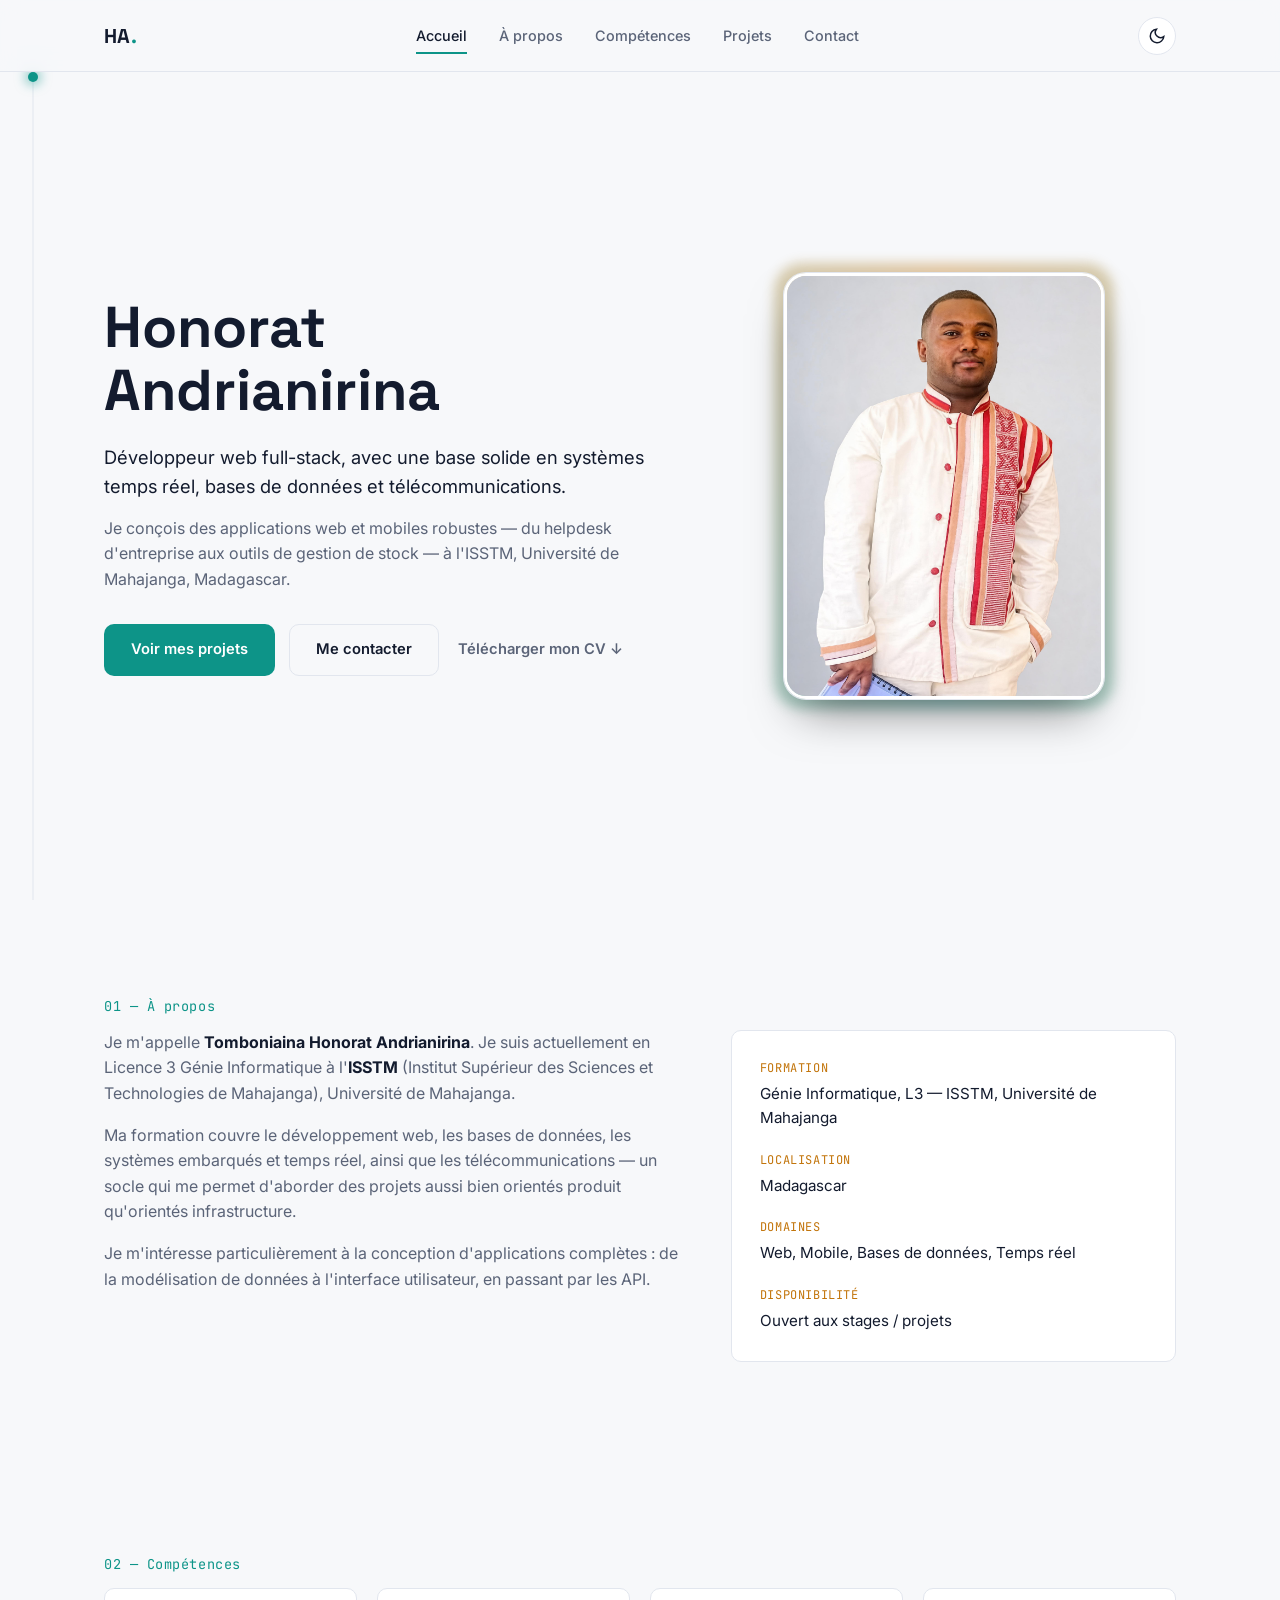
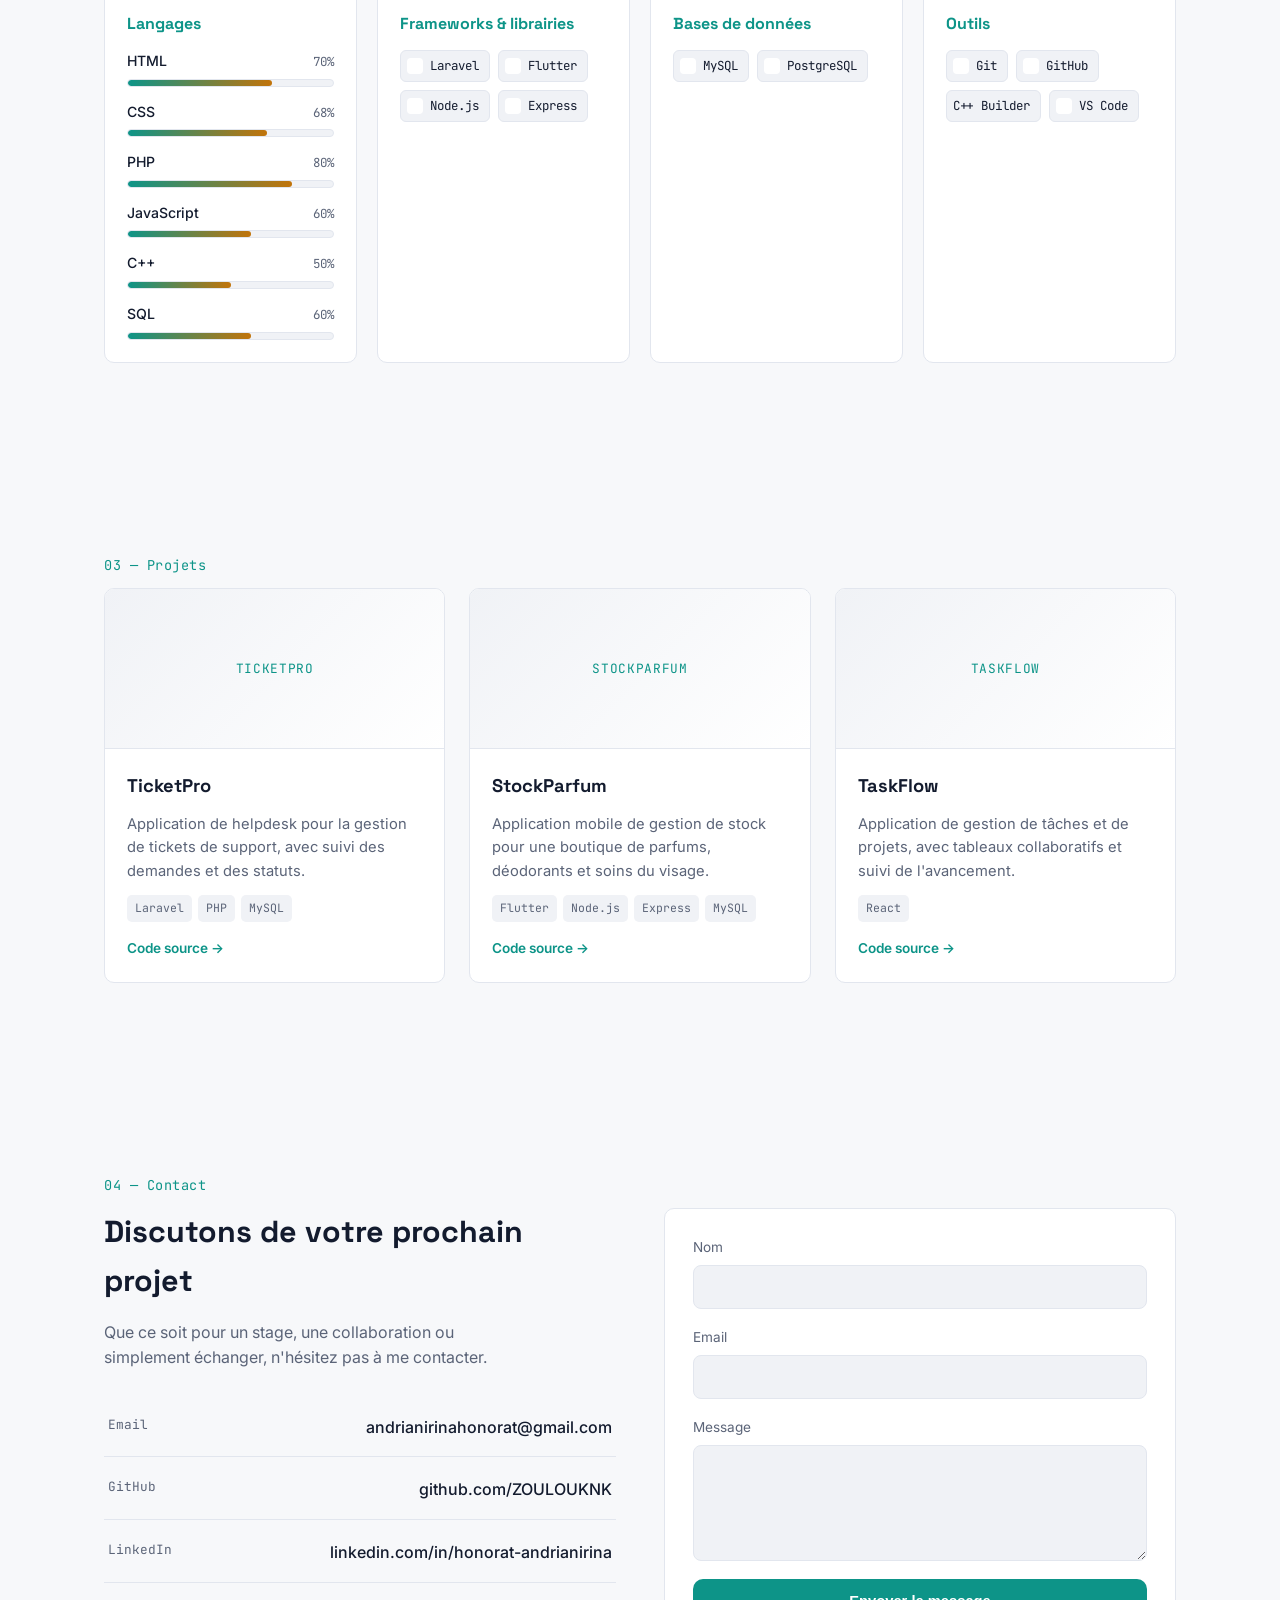
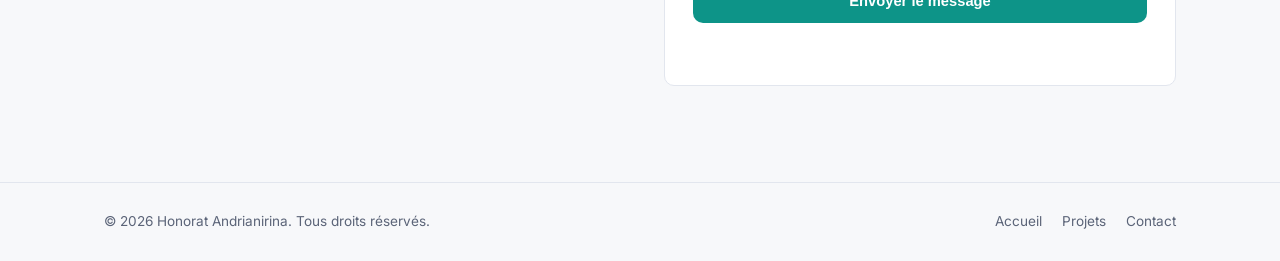
==== index.html @ 00ba37ab "Remonte le portfolio à la racine du dépôt Le site était rangé dans PORTFOLIO/ : GitHub Pages et les " ====
<!DOCTYPE html>
<html lang="fr">
<head>
<meta charset="UTF-8">
<meta name="viewport" content="width=device-width, initial-scale=1.0">
<title>Honorat Andrianirina — Développeur Web</title>
<meta name="description" content="Portfolio de Honorat Andrianirina, étudiant en Génie Informatique et développeur web.">

<link rel="preconnect" href="https://fonts.googleapis.com">
<link rel="preconnect" href="https://fonts.gstatic.com" crossorigin>
<link href="https://fonts.googleapis.com/css2?family=Space+Grotesk:wght@400;500;600;700&family=Inter:wght@400;500;600&family=JetBrains+Mono:wght@400;500&display=swap" rel="stylesheet">

<link rel="stylesheet" href="style.css">
</head>
<body>

<!-- Piste de circuit qui longe la nav (élément signature) -->
<div class="trace-rail" aria-hidden="true">
  <svg width="2" height="100%" viewBox="0 0 2 100" preserveAspectRatio="none">
    <line x1="1" y1="0" x2="1" y2="100" stroke="var(--border)" stroke-width="1"/>
  </svg>
  <div class="trace-node" id="traceNode"></div>
</div>

<header class="header" id="header">
  <nav class="nav container">
    <a href="#home" class="logo">HA<span class="logo-dot">.</span></a>
    <ul class="nav-links" id="navLinks">
      <li><a href="#home" class="nav-link" data-section="home">Accueil</a></li>
      <li><a href="#about" class="nav-link" data-section="about">À propos</a></li>
      <li><a href="#skills" class="nav-link" data-section="skills">Compétences</a></li>
      <li><a href="#projects" class="nav-link" data-section="projects">Projets</a></li>
      <li><a href="#contact" class="nav-link" data-section="contact">Contact</a></li>
    </ul>
    <div class="nav-actions">
      <button class="theme-toggle" id="themeToggle" aria-label="Changer de thème">
        <svg id="iconSun" width="18" height="18" viewBox="0 0 24 24" fill="none" stroke="currentColor" stroke-width="2"><circle cx="12" cy="12" r="4"/><path d="M12 2v2M12 20v2M4.9 4.9l1.4 1.4M17.7 17.7l1.4 1.4M2 12h2M20 12h2M4.9 19.1l1.4-1.4M17.7 6.3l1.4-1.4"/></svg>
        <svg id="iconMoon" width="18" height="18" viewBox="0 0 24 24" fill="none" stroke="currentColor" stroke-width="2" style="display:none"><path d="M21 12.79A9 9 0 1111.21 3 7 7 0 0021 12.79z"/></svg>
      </button>
      <button class="hamburger" id="hamburger" aria-label="Menu">
        <span></span><span></span><span></span>
      </button>
    </div>
  </nav>
</header>

<main>

  <!-- HERO -->
  <section id="home" class="hero container">
    <div class="hero-content">
      <h1 class="hero-title">Honorat Andrianirina</h1>
      <p class="hero-subtitle">Développeur web full-stack, avec une base solide en systèmes temps réel, bases de données et télécommunications.</p>
      <p class="hero-desc">Je conçois des applications web et mobiles robustes — du helpdesk d'entreprise aux outils de gestion de stock — à l'ISSTM, Université de Mahajanga, Madagascar.</p>
      <div class="hero-actions">
        <a href="#projects" class="btn btn-primary">Voir mes projets</a>
        <a href="#contact" class="btn btn-ghost">Me contacter</a>
        <a href="cv.pdf" class="btn btn-link" target="_blank" rel="noopener">Télécharger mon CV ↓</a>
      </div>
    </div>
    <div class="hero-visual">
      <div class="hero-photo-frame">
        <img src="photo.jpg" alt="Honorat Andrianirina" class="hero-photo-img" width="360" height="502">
      </div>
    </div>
  </section>

  <!-- ABOUT -->
  <section id="about" class="section container">
    <p class="section-eyebrow">01 — À propos</p>
    <div class="about-grid">
      <div class="about-text">
        <p>Je m'appelle <strong>Tomboniaina Honorat Andrianirina</strong>. Je suis actuellement en Licence 3 Génie Informatique à l'<strong>ISSTM</strong> (Institut Supérieur des Sciences et Technologies de Mahajanga), Université de Mahajanga.</p>
        <p>Ma formation couvre le développement web, les bases de données, les systèmes embarqués et temps réel, ainsi que les télécommunications — un socle qui me permet d'aborder des projets aussi bien orientés produit qu'orientés infrastructure.</p>
        <p>Je m'intéresse particulièrement à la conception d'applications complètes : de la modélisation de données à l'interface utilisateur, en passant par les API.</p>
      </div>
      <div class="about-card">
        <div class="about-item">
          <span class="about-label">Formation</span>
          <span class="about-value">Génie Informatique, L3 — ISSTM, Université de Mahajanga</span>
        </div>
        <div class="about-item">
          <span class="about-label">Localisation</span>
          <span class="about-value">Madagascar</span>
        </div>
        <div class="about-item">
          <span class="about-label">Domaines</span>
          <span class="about-value">Web, Mobile, Bases de données, Temps réel</span>
        </div>
        <div class="about-item">
          <span class="about-label">Disponibilité</span>
          <span class="about-value">Ouvert aux stages / projets</span>
        </div>
      </div>
    </div>
  </section>

  <!-- SKILLS -->
  <section id="skills" class="section container">
    <p class="section-eyebrow">02 — Compétences</p>
    <div class="skills-grid" id="skillsGrid"></div>
  </section>

  <!-- PROJECTS -->
  <section id="projects" class="section container">
    <p class="section-eyebrow">03 — Projets</p>
    <div class="projects-grid" id="projectsGrid"></div>
  </section>

  <!-- CONTACT -->
  <section id="contact" class="section container">
    <p class="section-eyebrow">04 — Contact</p>
    <div class="contact-grid">
      <div class="contact-intro">
        <h2>Discutons de votre prochain projet</h2>
        <p>Que ce soit pour un stage, une collaboration ou simplement échanger, n'hésitez pas à me contacter.</p>
        <div class="contact-links">
          <a href="mailto:andrianirinahonorat@gmail.com" class="contact-link">
            <span class="contact-link-label">Email</span>
            <span class="contact-link-value">andrianirinahonorat@gmail.com</span>
          </a>
          <a href="https://github.com/ZOULOUKNK" target="_blank" rel="noopener" class="contact-link">
            <span class="contact-link-label">GitHub</span>
            <span class="contact-link-value">github.com/ZOULOUKNK</span>
          </a>
          <a href="https://www.linkedin.com/in/honorat-andrianirina" target="_blank" rel="noopener" class="contact-link">
            <span class="contact-link-label">LinkedIn</span>
            <span class="contact-link-value">linkedin.com/in/honorat-andrianirina</span>
          </a>
        </div>
      </div>
      <form class="contact-form" id="contactForm">
        <div class="form-row">
          <label for="name">Nom</label>
          <input type="text" id="name" name="name" required>
        </div>
        <div class="form-row">
          <label for="email">Email</label>
          <input type="email" id="email" name="email" required>
        </div>
        <div class="form-row">
          <label for="message">Message</label>
          <textarea id="message" name="message" rows="5" required></textarea>
        </div>
        <button type="submit" class="btn btn-primary btn-full">Envoyer le message</button>
        <p class="form-note" id="formNote"></p>
      </form>
    </div>
  </section>

</main>

<footer class="footer">
  <div class="container footer-inner">
    <p>&copy; <span id="year"></span> Honorat Andrianirina. Tous droits réservés.</p>
    <div class="footer-links">
      <a href="#home">Accueil</a>
      <a href="#projects">Projets</a>
      <a href="#contact">Contact</a>
    </div>
  </div>
</footer>

<script src="script.js"></script>
</body>
</html>
---- style.css ----
/* ==========================================================================
   VARIABLES — modifie ici pour changer toute l'identité visuelle du site
   ========================================================================== */
:root {
  /* Couleurs — thème sombre par défaut */
  --bg: #0B1120;
  --bg-elevated: #0F1626;
  --surface: #131B2E;
  --surface-2: #1A2338;
  --border: #232E45;
  --text: #E4E9F2;
  --text-muted: #7C8AA5;
  --accent: #4FD1C5;       /* cyan signal */
  --accent-2: #F5A623;     /* ambre cuivre */
  --accent-rgb: 79, 209, 197;

  /* Typo */
  --font-display: 'Space Grotesk', sans-serif;
  --font-body: 'Inter', sans-serif;
  --font-mono: 'JetBrains Mono', monospace;

  /* Layout */
  --container-width: 1120px;
  --radius: 10px;
  --header-h: 72px;
}

[data-theme="light"] {
  --bg: #F7F8FA;
  --bg-elevated: #FFFFFF;
  --surface: #FFFFFF;
  --surface-2: #F0F2F6;
  --border: #E2E6EE;
  --text: #131B2E;
  --text-muted: #5B6478;
  --accent: #0D9488;
  --accent-2: #C2740A;
  --accent-rgb: 13, 148, 136;
}

* { box-sizing: border-box; margin: 0; padding: 0; }

html { scroll-behavior: smooth; }

@media (prefers-reduced-motion: reduce) {
  html { scroll-behavior: auto; }
  * { animation-duration: 0.01ms !important; transition-duration: 0.01ms !important; }
}

body {
  background: var(--bg);
  color: var(--text);
  font-family: var(--font-body);
  line-height: 1.6;
  transition: background 0.3s ease, color 0.3s ease;
}

.container {
  max-width: var(--container-width);
  margin: 0 auto;
  padding: 0 24px;
}

a { color: inherit; text-decoration: none; }
ul { list-style: none; }
img { max-width: 100%; display: block; }

::selection { background: rgba(var(--accent-rgb), 0.3); }

/* ==========================================================================
   PISTE DE CIRCUIT — élément signature, visible desktop uniquement
   ========================================================================== */
.trace-rail {
  position: fixed;
  left: 32px;
  top: var(--header-h);
  bottom: 0;
  width: 2px;
  z-index: 5;
  display: none;
}
@media (min-width: 1280px) { .trace-rail { display: block; } }

.trace-rail svg { position: absolute; inset: 0; }

.trace-node {
  position: absolute;
  left: -4px;
  top: 0;
  width: 10px;
  height: 10px;
  border-radius: 50%;
  background: var(--accent);
  box-shadow: 0 0 12px 2px rgba(var(--accent-rgb), 0.6);
  transition: top 0.15s linear;
}

/* ==========================================================================
   HEADER / NAV
   ========================================================================== */
.header {
  position: sticky;
  top: 0;
  z-index: 50;
  height: var(--header-h);
  display: flex;
  align-items: center;
  background: rgba(11, 17, 32, 0.75);
  backdrop-filter: blur(10px);
  border-bottom: 1px solid var(--border);
  transition: background 0.3s ease, border-color 0.3s ease;
}
[data-theme="light"] .header { background: rgba(247, 248, 250, 0.8); }

.nav { display: flex; align-items: center; justify-content: space-between; width: 100%; }

.logo {
  font-family: var(--font-display);
  font-size: 1.25rem;
  font-weight: 700;
  letter-spacing: 0.02em;
}
.logo-dot { color: var(--accent); }

.nav-links { display: flex; gap: 32px; }
.nav-link {
  font-size: 0.9rem;
  font-weight: 500;
  color: var(--text-muted);
  position: relative;
  padding: 4px 0;
  transition: color 0.2s ease;
}
.nav-link:hover, .nav-link.active { color: var(--text); }
.nav-link.active::after {
  content: '';
  position: absolute;
  left: 0; bottom: -6px;
  width: 100%; height: 2px;
  background: var(--accent);
}

.nav-actions { display: flex; align-items: center; gap: 12px; }

.theme-toggle {
  background: var(--surface);
  border: 1px solid var(--border);
  width: 38px; height: 38px;
  border-radius: 50%;
  display: flex; align-items: center; justify-content: center;
  color: var(--text);
  cursor: pointer;
  transition: border-color 0.2s ease, transform 0.2s ease;
}
.theme-toggle:hover { border-color: var(--accent); transform: rotate(15deg); }

.hamburger {
  display: none;
  flex-direction: column;
  gap: 5px;
  background: none;
  border: none;
  cursor: pointer;
  padding: 8px;
}
.hamburger span { width: 22px; height: 2px; background: var(--text); transition: 0.3s ease; }

@media (max-width: 860px) {
  .nav-links {
    position: fixed;
    top: var(--header-h);
    left: 0; right: 0;
    background: var(--bg-elevated);
    border-bottom: 1px solid var(--border);
    flex-direction: column;
    gap: 0;
    max-height: 0;
    overflow: hidden;
    transition: max-height 0.3s ease;
  }
  .nav-links.open { max-height: 320px; }
  .nav-links li { width: 100%; }
  .nav-link { display: block; padding: 16px 24px; }
  .hamburger { display: flex; }
}

/* ==========================================================================
   HERO
   ========================================================================== */
.hero {
  min-height: calc(100vh - var(--header-h));
  display: grid;
  grid-template-columns: 1.1fr 0.9fr;
  align-items: center;
  gap: 40px;
  padding-top: 40px;
  padding-bottom: 40px;
}

.hero-eyebrow {
  font-family: var(--font-mono);
  color: var(--accent);
  font-size: 0.85rem;
  margin-bottom: 16px;
}

.hero-title {
  font-family: var(--font-display);
  font-size: clamp(2.4rem, 5vw, 3.6rem);
  font-weight: 700;
  line-height: 1.1;
  margin-bottom: 20px;
}

.hero-subtitle {
  font-size: 1.15rem;
  color: var(--text);
  margin-bottom: 14px;
  max-width: 560px;
}

.hero-desc {
  color: var(--text-muted);
  max-width: 540px;
  margin-bottom: 32px;
}

.hero-actions { display: flex; flex-wrap: wrap; gap: 14px; align-items: center; }

.btn {
  display: inline-flex;
  align-items: center;
  justify-content: center;
  padding: 13px 26px;
  border-radius: var(--radius);
  font-weight: 600;
  font-size: 0.92rem;
  cursor: pointer;
  border: 1px solid transparent;
  transition: transform 0.15s ease, border-color 0.2s ease, background 0.2s ease;
}
.btn:hover { transform: translateY(-2px); }
.btn-primary { background: var(--accent); color: #08110E; }
[data-theme="light"] .btn-primary { color: #fff; }
.btn-ghost { border-color: var(--border); color: var(--text); }
.btn-ghost:hover { border-color: var(--accent); }
.btn-link { color: var(--text-muted); padding: 13px 4px; }
.btn-link:hover { color: var(--accent); }
.btn-full { width: 100%; }

.hero-visual { display: flex; align-items: center; justify-content: center; }

.hero-photo-frame {
  position: relative;
  width: 100%;
  max-width: 320px;
  aspect-ratio: 3 / 4;
  margin: 0 auto;
}
.hero-photo-frame::before {
  content: '';
  position: absolute;
  inset: -10px;
  border-radius: 28px;
  background: conic-gradient(from 180deg, var(--accent), var(--accent-2), var(--accent));
  opacity: 0.35;
  filter: blur(6px);
  z-index: 0;
}
.hero-photo-img {
  position: relative;
  z-index: 1;
  width: 100%;
  height: 100%;
  object-fit: cover;
  border-radius: 22px;
  border: 3px solid var(--surface);
  box-shadow: 0 0 0 1px var(--border), 0 24px 48px -16px rgba(0, 0, 0, 0.55);
}

.pulse { animation: pulse 2.4s ease-in-out infinite; }
@keyframes pulse {
  0%, 100% { opacity: 1; }
  50% { opacity: 0.35; }
}

@media (max-width: 860px) {
  .hero { grid-template-columns: 1fr; text-align: left; padding-top: 16px; }
  .hero-visual { order: -1; max-width: 220px; margin: 0 auto 8px; }
}

/* ==========================================================================
   SECTIONS GÉNÉRALES
   ========================================================================== */
.section { padding: 96px 24px; }

.section-eyebrow {
  font-family: var(--font-mono);
  font-size: 0.85rem;
  color: var(--accent);
  margin-bottom: 12px;
  letter-spacing: 0.04em;
}

.section h2 {
  font-family: var(--font-display);
  font-size: 1.9rem;
  margin-bottom: 12px;
}

/* Reveal au scroll */
.reveal { opacity: 0; transform: translateY(24px); transition: opacity 0.6s ease, transform 0.6s ease; }
.reveal.visible { opacity: 1; transform: translateY(0); }

/* ==========================================================================
   ABOUT
   ========================================================================== */
.about-grid {
  display: grid;
  grid-template-columns: 1.3fr 1fr;
  gap: 48px;
  align-items: start;
}
.about-text p { color: var(--text-muted); margin-bottom: 16px; }
.about-text strong { color: var(--text); }

.about-card {
  background: var(--surface);
  border: 1px solid var(--border);
  border-radius: var(--radius);
  padding: 28px;
  display: flex;
  flex-direction: column;
  gap: 20px;
}
.about-item { display: flex; flex-direction: column; gap: 4px; }
.about-label {
  font-family: var(--font-mono);
  font-size: 0.75rem;
  color: var(--accent-2);
  text-transform: uppercase;
  letter-spacing: 0.05em;
}
.about-value { font-size: 0.95rem; }

@media (max-width: 780px) {
  .about-grid { grid-template-columns: 1fr; }
}

/* ==========================================================================
   SKILLS
   ========================================================================== */
.skills-grid {
  display: grid;
  grid-template-columns: repeat(auto-fit, minmax(240px, 1fr));
  gap: 20px;
}

.skill-card {
  background: var(--surface);
  border: 1px solid var(--border);
  border-radius: var(--radius);
  padding: 22px;
}
.skill-card h3 {
  font-family: var(--font-display);
  font-size: 1rem;
  margin-bottom: 14px;
  color: var(--accent);
}
/* Jauges de pourcentage (catégorie Langages) */
.skill-gauges { display: flex; flex-direction: column; gap: 14px; }
.skill-gauge-top {
  display: flex;
  justify-content: space-between;
  align-items: baseline;
  margin-bottom: 6px;
}
.skill-gauge-name { font-size: 0.88rem; font-weight: 500; color: var(--text); }
.skill-gauge-percent {
  font-family: var(--font-mono);
  font-size: 0.78rem;
  color: var(--text-muted);
}
.skill-gauge-track {
  width: 100%;
  height: 8px;
  background: var(--surface-2);
  border: 1px solid var(--border);
  border-radius: 999px;
  overflow: hidden;
}
.skill-gauge-fill {
  height: 100%;
  border-radius: 999px;
  background: linear-gradient(90deg, var(--accent), var(--accent-2));
  width: 0%;
  transition: width 1s ease;
}

.skill-tags { display: flex; flex-wrap: wrap; gap: 8px; }
.skill-tag {
  display: inline-flex;
  align-items: center;
  gap: 7px;
  font-family: var(--font-mono);
  font-size: 0.78rem;
  background: var(--surface-2);
  border: 1px solid var(--border);
  color: var(--text);
  padding: 5px 10px 5px 6px;
  border-radius: 6px;
}
.skill-tag-logo {
  width: 16px;
  height: 16px;
  padding: 2px;
  border-radius: 4px;
  background: #fff;
  object-fit: contain;
  flex-shrink: 0;
}

/* ==========================================================================
   PROJECTS
   ========================================================================== */
.projects-grid {
  display: grid;
  grid-template-columns: repeat(auto-fit, minmax(320px, 1fr));
  gap: 24px;
}

.project-card {
  background: var(--surface);
  border: 1px solid var(--border);
  border-radius: var(--radius);
  overflow: hidden;
  display: flex;
  flex-direction: column;
  transition: border-color 0.25s ease, transform 0.25s ease;
}
.project-card:hover { border-color: var(--accent); transform: translateY(-4px); }

.project-thumb {
  height: 160px;
  background: linear-gradient(135deg, var(--surface-2), var(--bg-elevated));
  display: flex;
  align-items: center;
  justify-content: center;
  font-family: var(--font-mono);
  color: var(--accent);
  font-size: 0.8rem;
  letter-spacing: 0.05em;
  border-bottom: 1px solid var(--border);
}

.project-body { padding: 22px; display: flex; flex-direction: column; gap: 12px; flex: 1; }
.project-body h3 { font-family: var(--font-display); font-size: 1.15rem; }
.project-body p { color: var(--text-muted); font-size: 0.92rem; flex: 1; }

.project-stack { display: flex; flex-wrap: wrap; gap: 6px; }
.project-stack span {
  font-family: var(--font-mono);
  font-size: 0.72rem;
  background: var(--surface-2);
  padding: 4px 8px;
  border-radius: 5px;
  color: var(--text-muted);
}

.project-links { display: flex; gap: 16px; margin-top: 4px; }
.project-links a { font-size: 0.85rem; font-weight: 600; color: var(--accent); }
.project-links a:hover { text-decoration: underline; }

/* ==========================================================================
   CONTACT
   ========================================================================== */
.contact-grid {
  display: grid;
  grid-template-columns: 1fr 1fr;
  gap: 48px;
}

.contact-intro p { color: var(--text-muted); margin: 14px 0 28px; max-width: 420px; }

.contact-links { display: flex; flex-direction: column; gap: 4px; }
.contact-link {
  display: flex;
  justify-content: space-between;
  padding: 16px 4px;
  border-bottom: 1px solid var(--border);
  transition: padding-left 0.2s ease;
}
.contact-link:hover { padding-left: 8px; color: var(--accent); }
.contact-link-label { font-family: var(--font-mono); font-size: 0.8rem; color: var(--text-muted); }
.contact-link-value { font-weight: 500; }

.contact-form {
  background: var(--surface);
  border: 1px solid var(--border);
  border-radius: var(--radius);
  padding: 28px;
  display: flex;
  flex-direction: column;
  gap: 18px;
}
.form-row { display: flex; flex-direction: column; gap: 6px; }
.form-row label { font-size: 0.85rem; color: var(--text-muted); }
.form-row input, .form-row textarea {
  background: var(--surface-2);
  border: 1px solid var(--border);
  border-radius: 8px;
  padding: 12px 14px;
  color: var(--text);
  font-family: var(--font-body);
  font-size: 0.92rem;
  resize: vertical;
}
.form-row input:focus, .form-row textarea:focus {
  outline: none;
  border-color: var(--accent);
}
.form-note { font-size: 0.85rem; color: var(--accent); min-height: 1.2em; }

@media (max-width: 780px) {
  .contact-grid { grid-template-columns: 1fr; }
}

/* ==========================================================================
   FOOTER
   ========================================================================== */
.footer {
  border-top: 1px solid var(--border);
  padding: 28px 0;
}
.footer-inner {
  display: flex;
  justify-content: space-between;
  align-items: center;
  flex-wrap: wrap;
  gap: 12px;
  color: var(--text-muted);
  font-size: 0.85rem;
}
.footer-links { display: flex; gap: 20px; }
.footer-links a:hover { color: var(--accent); }

/* Focus visible pour accessibilité clavier */
a:focus-visible, button:focus-visible, input:focus-visible, textarea:focus-visible {
  outline: 2px solid var(--accent);
  outline-offset: 2px;
}
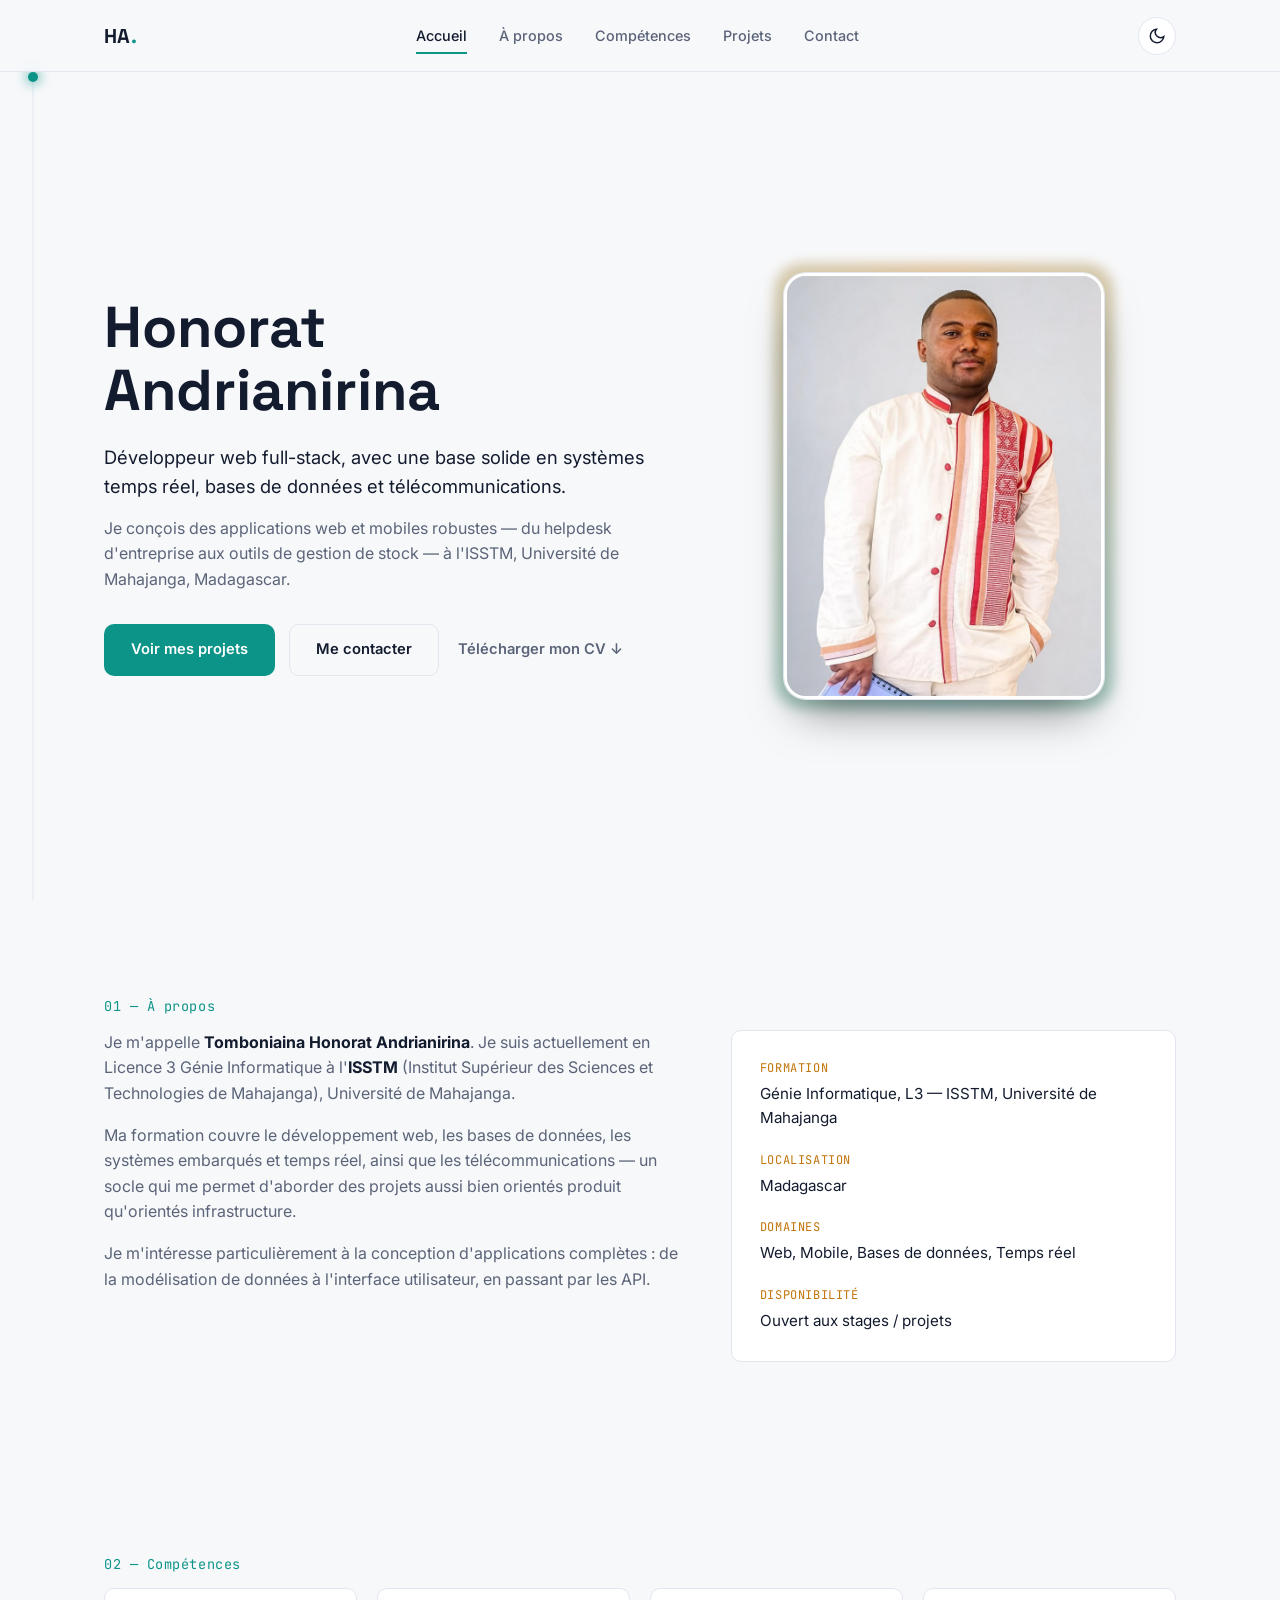
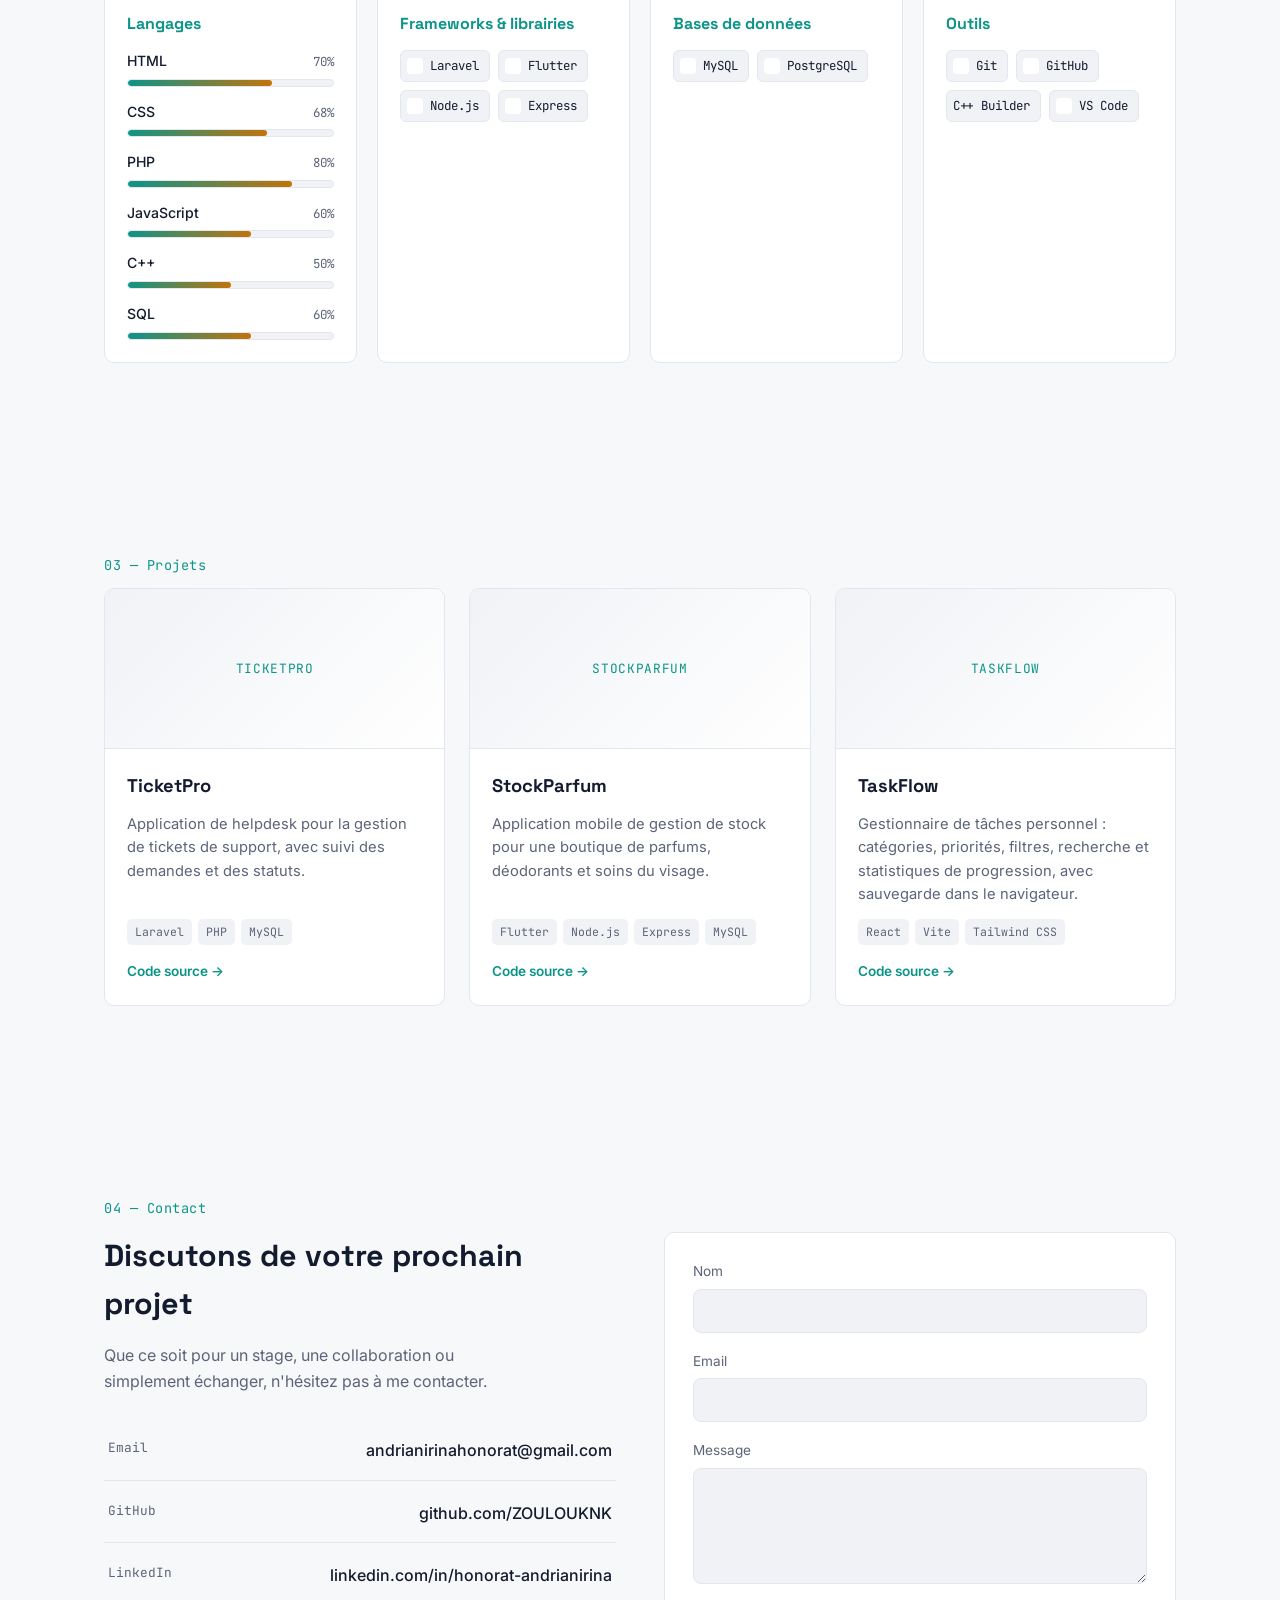
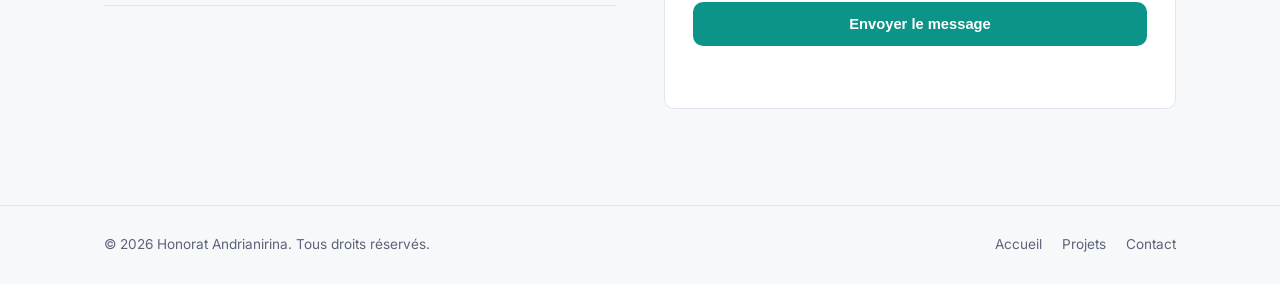
==== commit 1f2106d3: "Ajoute un favicon et l'aperçu de partage (Open Graph) - Favicon « HA » en SVG intégré : supprime le " ====
--- a/index.html
+++ b/index.html
@@ -5,6 +5,15 @@
 <meta name="viewport" content="width=device-width, initial-scale=1.0">
 <title>Honorat Andrianirina — Développeur Web</title>
 <meta name="description" content="Portfolio de Honorat Andrianirina, étudiant en Génie Informatique et développeur web.">
+<link rel="icon" href="data:image/svg+xml,<svg xmlns=%22http://www.w3.org/2000/svg%22 viewBox=%220 0 100 100%22><rect width=%22100%22 height=%22100%22 rx=%2220%22 fill=%22%230d9488%22/><text x=%2250%22 y=%2268%22 font-size=%2248%22 font-family=%22Arial%22 font-weight=%22700%22 fill=%22white%22 text-anchor=%22middle%22>HA</text></svg>">
+
+<!-- Aperçu lors d'un partage du lien (LinkedIn, WhatsApp, Facebook…) -->
+<meta property="og:type" content="website">
+<meta property="og:title" content="Honorat Andrianirina — Développeur Web">
+<meta property="og:description" content="Portfolio de Honorat Andrianirina, étudiant en Génie Informatique et développeur web.">
+<meta property="og:url" content="https://zoulouknk.github.io/Portfolio/">
+<meta property="og:image" content="https://zoulouknk.github.io/Portfolio/photo.jpg">
+<meta property="og:locale" content="fr_FR">
 
 <link rel="preconnect" href="https://fonts.googleapis.com">
 <link rel="preconnect" href="https://fonts.gstatic.com" crossorigin>
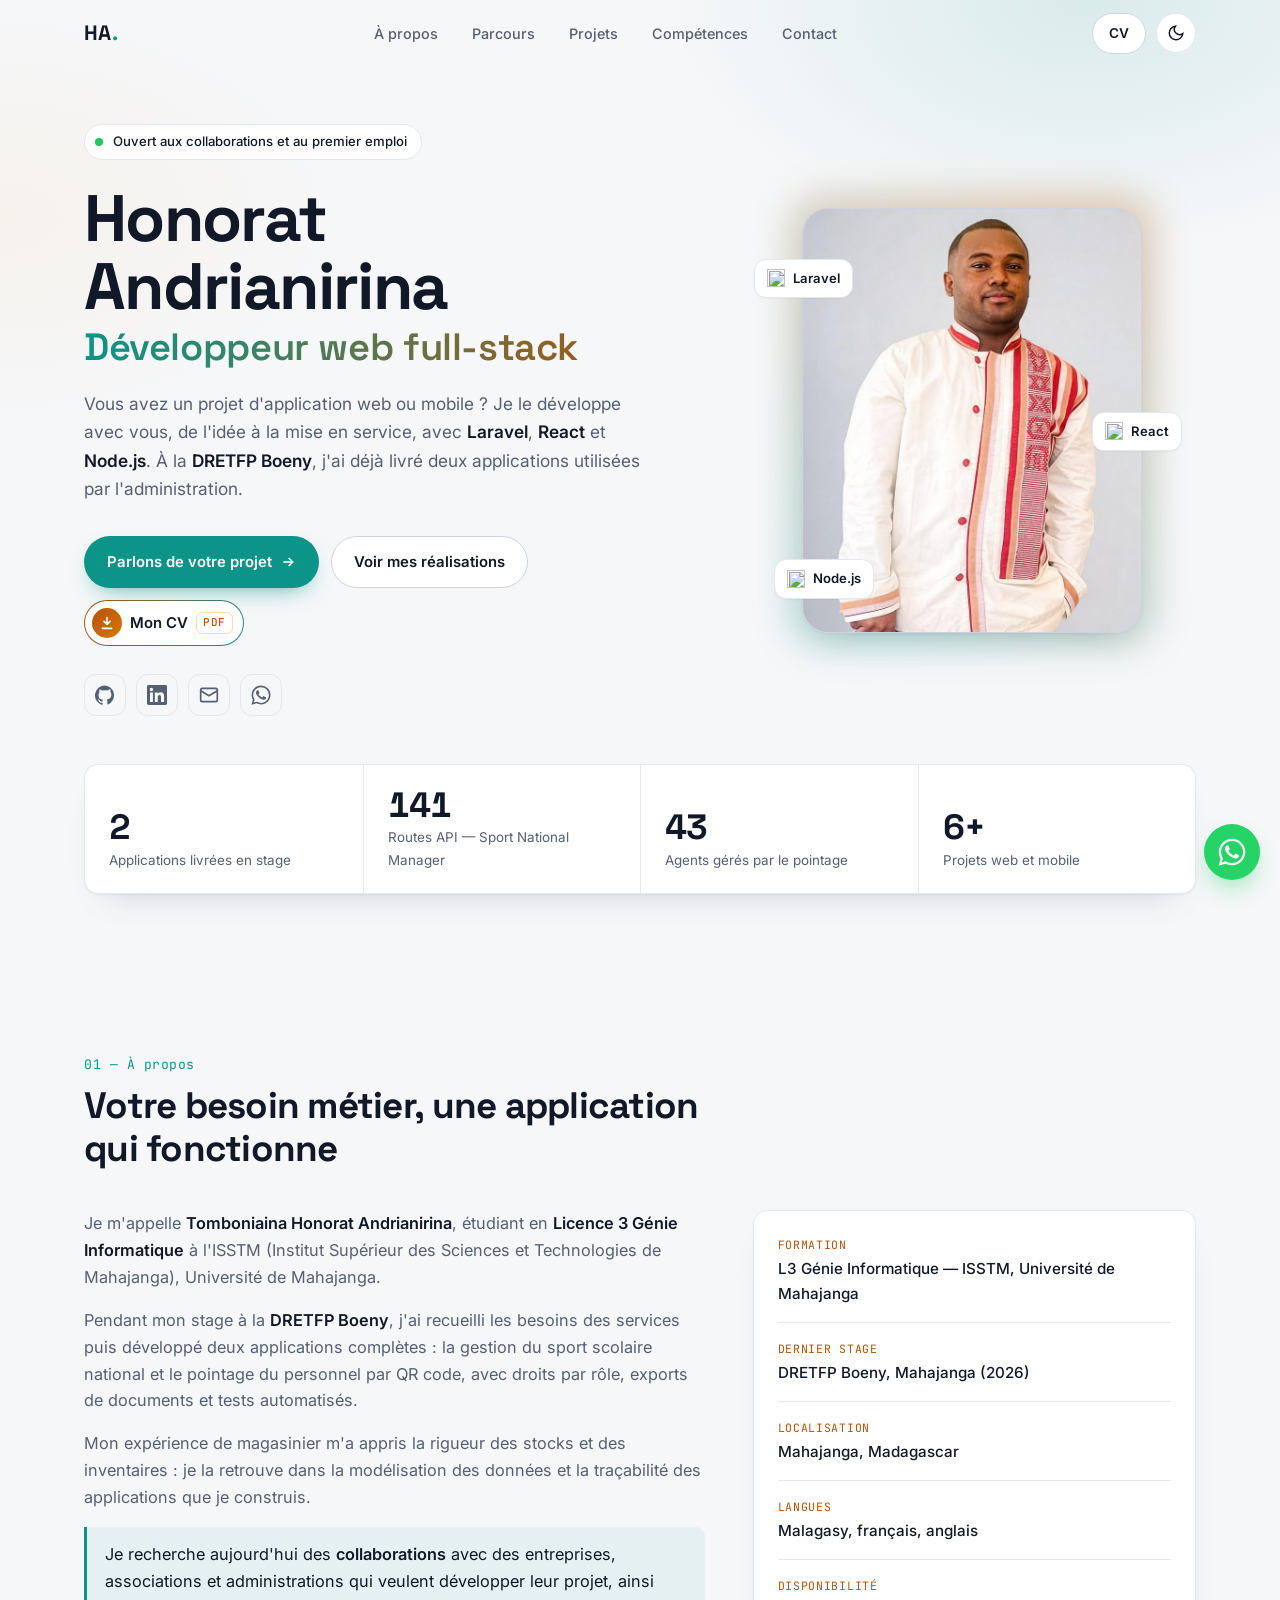
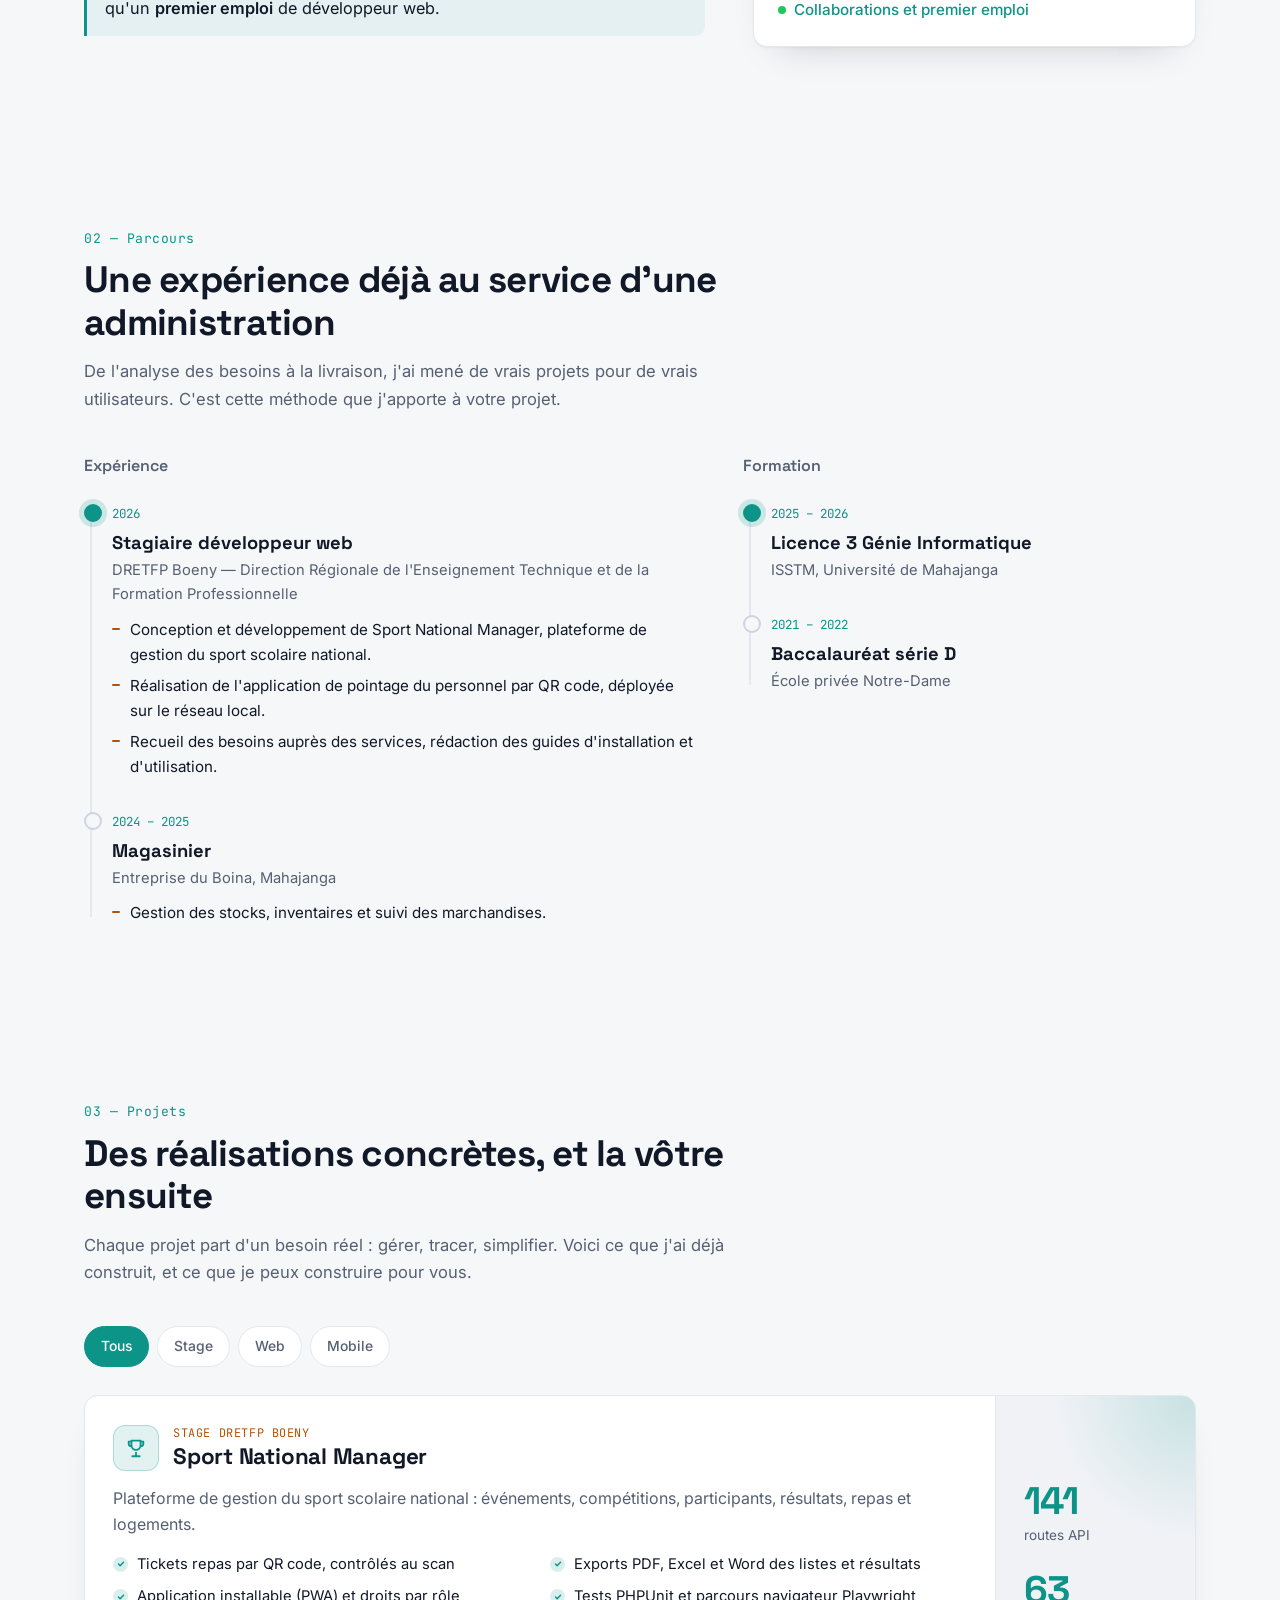
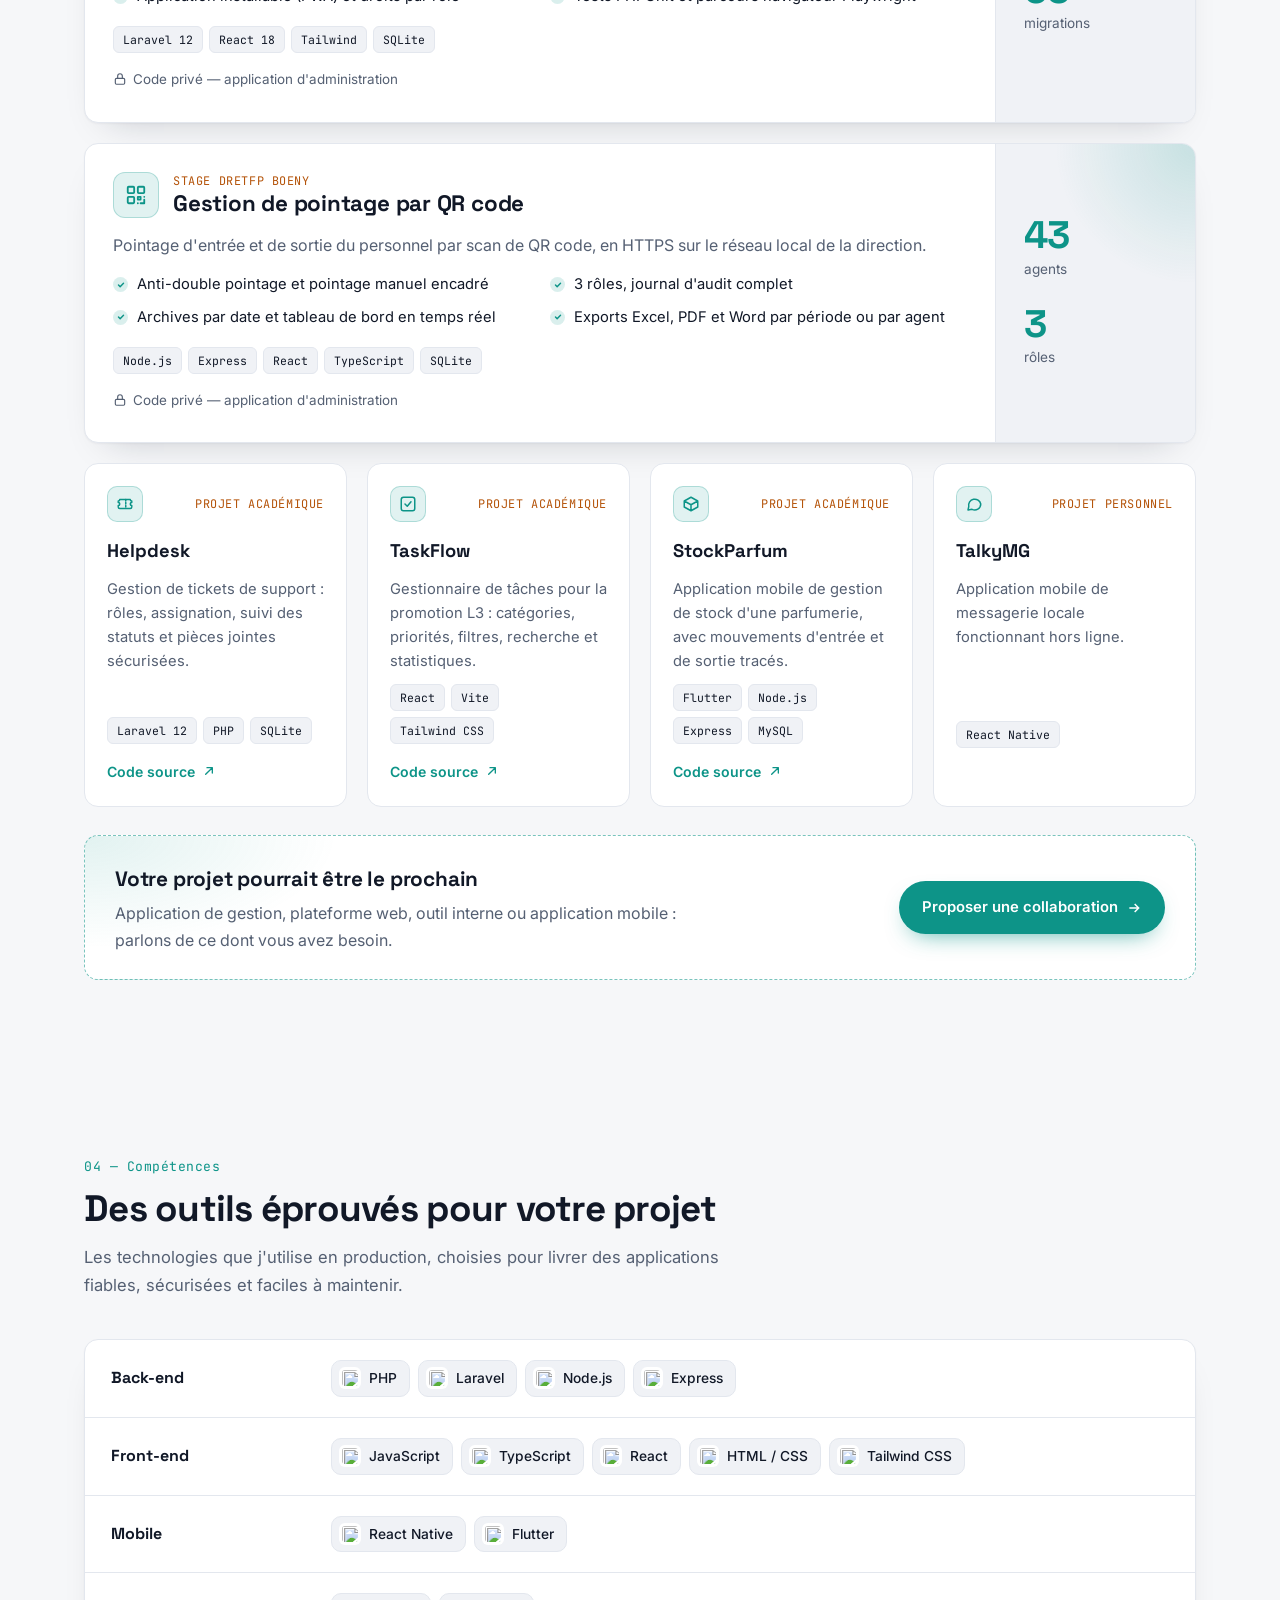
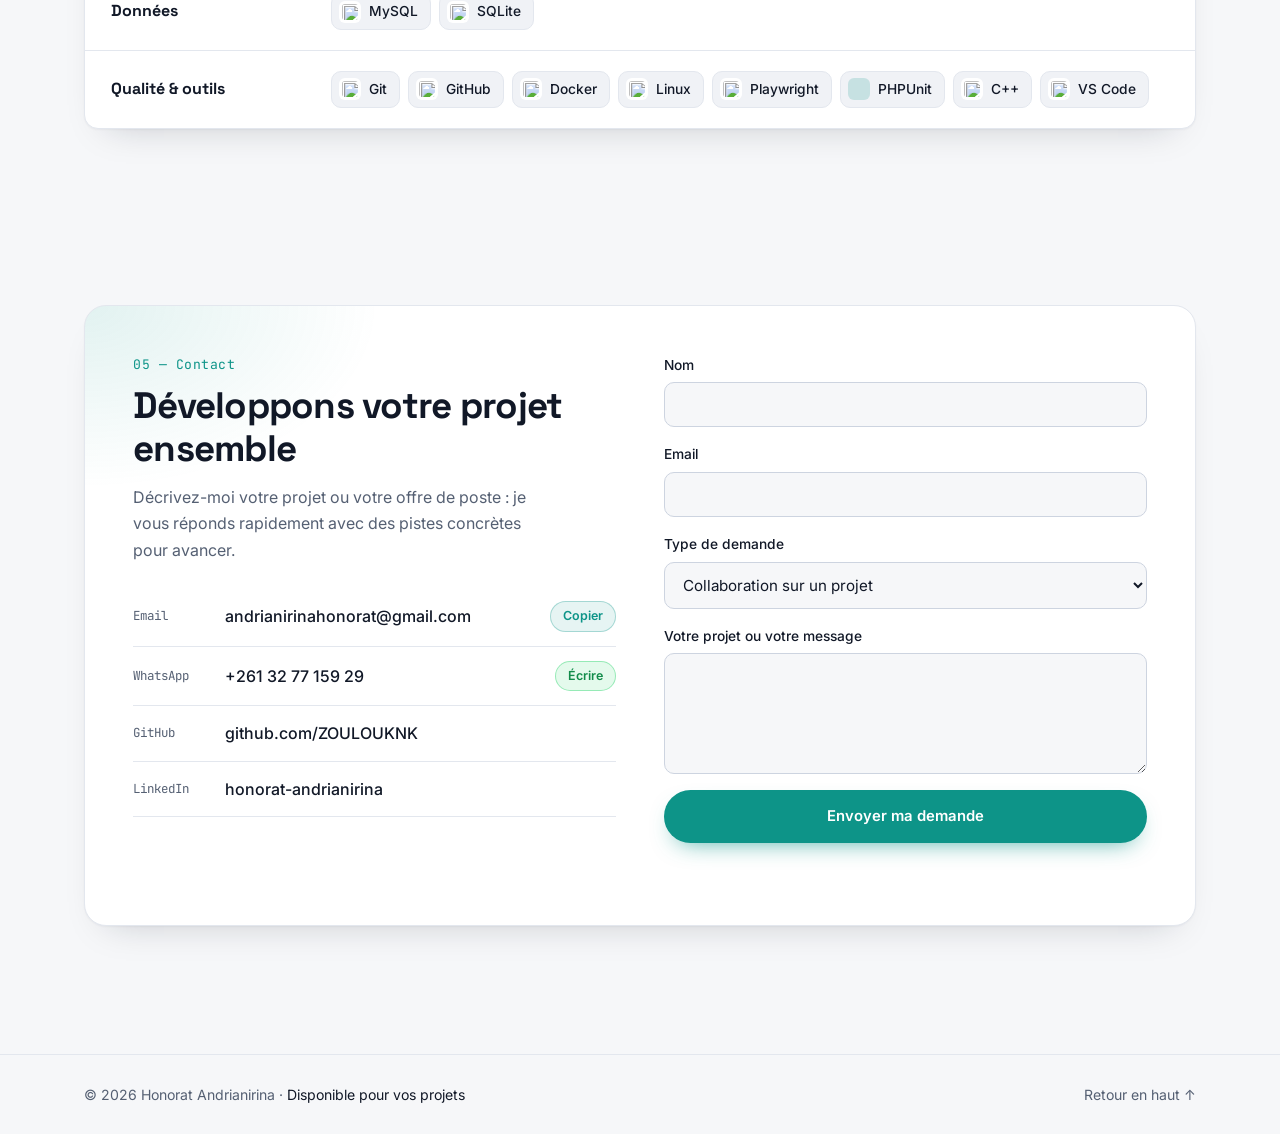
==== commit b15b75e0: "Refonte du portfolio : stage DRETFP, nouveaux projets, collaborations - Accueil : badge « Ouvert aux" ====
--- a/index.html
+++ b/index.html
@@ -3,18 +3,28 @@
 <head>
 <meta charset="UTF-8">
 <meta name="viewport" content="width=device-width, initial-scale=1.0">
-<title>Honorat Andrianirina — Développeur Web</title>
-<meta name="description" content="Portfolio de Honorat Andrianirina, étudiant en Génie Informatique et développeur web.">
+<title>Honorat Andrianirina — Développeur Web Full-Stack</title>
+<meta name="description" content="Honorat Andrianirina, développeur web full-stack (Laravel, React, Node.js) à Mahajanga. Ouvert aux collaborations pour développer votre application web ou mobile, et à un premier emploi.">
 <link rel="icon" href="data:image/svg+xml,<svg xmlns=%22http://www.w3.org/2000/svg%22 viewBox=%220 0 100 100%22><rect width=%22100%22 height=%22100%22 rx=%2220%22 fill=%22%230d9488%22/><text x=%2250%22 y=%2268%22 font-size=%2248%22 font-family=%22Arial%22 font-weight=%22700%22 fill=%22white%22 text-anchor=%22middle%22>HA</text></svg>">
 
 <!-- Aperçu lors d'un partage du lien (LinkedIn, WhatsApp, Facebook…) -->
 <meta property="og:type" content="website">
-<meta property="og:title" content="Honorat Andrianirina — Développeur Web">
-<meta property="og:description" content="Portfolio de Honorat Andrianirina, étudiant en Génie Informatique et développeur web.">
+<meta property="og:title" content="Honorat Andrianirina — Développeur Web Full-Stack">
+<meta property="og:description" content="Développeur web full-stack ouvert aux collaborations : je développe votre application web ou mobile, de l'idée à la mise en service.">
 <meta property="og:url" content="https://zoulouknk.github.io/Portfolio/">
 <meta property="og:image" content="https://zoulouknk.github.io/Portfolio/photo.jpg">
 <meta property="og:locale" content="fr_FR">
 
+<!-- Thème appliqué avant l'affichage (évite le flash de couleur) -->
+<script>
+  try {
+    var t = localStorage.getItem('theme');
+    if (t === 'light' || (!t && window.matchMedia('(prefers-color-scheme: light)').matches)) {
+      document.documentElement.setAttribute('data-theme', 'light');
+    }
+  } catch (e) {}
+</script>
+
 <link rel="preconnect" href="https://fonts.googleapis.com">
 <link rel="preconnect" href="https://fonts.gstatic.com" crossorigin>
 <link href="https://fonts.googleapis.com/css2?family=Space+Grotesk:wght@400;500;600;700&family=Inter:wght@400;500;600&family=JetBrains+Mono:wght@400;500&display=swap" rel="stylesheet">
@@ -23,136 +33,216 @@
 </head>
 <body>
 
-<!-- Piste de circuit qui longe la nav (élément signature) -->
-<div class="trace-rail" aria-hidden="true">
-  <svg width="2" height="100%" viewBox="0 0 2 100" preserveAspectRatio="none">
-    <line x1="1" y1="0" x2="1" y2="100" stroke="var(--border)" stroke-width="1"/>
-  </svg>
-  <div class="trace-node" id="traceNode"></div>
-</div>
+<a class="skip-link" href="#main">Aller au contenu</a>
+
+<!-- Barre de progression de lecture -->
+<div class="progress" aria-hidden="true"><span id="progressBar"></span></div>
 
 <header class="header" id="header">
-  <nav class="nav container">
-    <a href="#home" class="logo">HA<span class="logo-dot">.</span></a>
+  <nav class="nav container" aria-label="Navigation principale">
+    <a href="#home" class="logo" aria-label="Accueil">HA<span class="logo-dot">.</span></a>
     <ul class="nav-links" id="navLinks">
-      <li><a href="#home" class="nav-link" data-section="home">Accueil</a></li>
       <li><a href="#about" class="nav-link" data-section="about">À propos</a></li>
+      <li><a href="#journey" class="nav-link" data-section="journey">Parcours</a></li>
+      <li><a href="#projects" class="nav-link" data-section="projects">Projets</a></li>
       <li><a href="#skills" class="nav-link" data-section="skills">Compétences</a></li>
-      <li><a href="#projects" class="nav-link" data-section="projects">Projets</a></li>
       <li><a href="#contact" class="nav-link" data-section="contact">Contact</a></li>
     </ul>
     <div class="nav-actions">
-      <button class="theme-toggle" id="themeToggle" aria-label="Changer de thème">
-        <svg id="iconSun" width="18" height="18" viewBox="0 0 24 24" fill="none" stroke="currentColor" stroke-width="2"><circle cx="12" cy="12" r="4"/><path d="M12 2v2M12 20v2M4.9 4.9l1.4 1.4M17.7 17.7l1.4 1.4M2 12h2M20 12h2M4.9 19.1l1.4-1.4M17.7 6.3l1.4-1.4"/></svg>
-        <svg id="iconMoon" width="18" height="18" viewBox="0 0 24 24" fill="none" stroke="currentColor" stroke-width="2" style="display:none"><path d="M21 12.79A9 9 0 1111.21 3 7 7 0 0021 12.79z"/></svg>
+      <a href="cv.pdf" class="btn btn-small btn-ghost nav-cv" target="_blank" rel="noopener">CV</a>
+      <button class="icon-btn" id="themeToggle" type="button" aria-label="Passer au thème clair" aria-pressed="false">
+        <svg class="i-sun" width="18" height="18" viewBox="0 0 24 24" fill="none" stroke="currentColor" stroke-width="2" aria-hidden="true"><circle cx="12" cy="12" r="4"/><path d="M12 2v2M12 20v2M4.9 4.9l1.4 1.4M17.7 17.7l1.4 1.4M2 12h2M20 12h2M4.9 19.1l1.4-1.4M17.7 6.3l1.4-1.4"/></svg>
+        <svg class="i-moon" width="18" height="18" viewBox="0 0 24 24" fill="none" stroke="currentColor" stroke-width="2" aria-hidden="true"><path d="M21 12.79A9 9 0 1111.21 3 7 7 0 0021 12.79z"/></svg>
       </button>
-      <button class="hamburger" id="hamburger" aria-label="Menu">
+      <button class="hamburger" id="hamburger" type="button" aria-label="Ouvrir le menu" aria-expanded="false" aria-controls="navLinks">
         <span></span><span></span><span></span>
       </button>
     </div>
   </nav>
 </header>
 
-<main>
-
-  <!-- HERO -->
+<main id="main">
+
+  <!-- ================= HERO ================= -->
   <section id="home" class="hero container">
     <div class="hero-content">
-      <h1 class="hero-title">Honorat Andrianirina</h1>
-      <p class="hero-subtitle">Développeur web full-stack, avec une base solide en systèmes temps réel, bases de données et télécommunications.</p>
-      <p class="hero-desc">Je conçois des applications web et mobiles robustes — du helpdesk d'entreprise aux outils de gestion de stock — à l'ISSTM, Université de Mahajanga, Madagascar.</p>
+      <p class="badge"><span class="dot" aria-hidden="true"></span>Ouvert aux collaborations et au premier emploi</p>
+      <h1 class="hero-title">Honorat Andrianirina<span class="hero-role">Développeur web full-stack</span></h1>
+      <p class="hero-subtitle">Vous avez un projet d'application web ou mobile ? Je le développe avec vous, de l'idée à la mise en service, avec <strong>Laravel</strong>, <strong>React</strong> et <strong>Node.js</strong>. À la <strong>DRETFP Boeny</strong>, j'ai déjà livré deux applications utilisées par l'administration.</p>
       <div class="hero-actions">
-        <a href="#projects" class="btn btn-primary">Voir mes projets</a>
-        <a href="#contact" class="btn btn-ghost">Me contacter</a>
-        <a href="cv.pdf" class="btn btn-link" target="_blank" rel="noopener">Télécharger mon CV ↓</a>
-      </div>
-    </div>
+        <a href="#contact" class="btn btn-primary">Parlons de votre projet
+          <svg width="16" height="16" viewBox="0 0 24 24" fill="none" stroke="currentColor" stroke-width="2.2" aria-hidden="true"><path d="M5 12h14M13 6l6 6-6 6"/></svg>
+        </a>
+        <a href="#projects" class="btn btn-ghost">Voir mes réalisations</a>
+        <a href="cv.pdf" class="btn btn-cv" download="CV_ANDRIANIRINA_Honorat.pdf">
+          <span class="cv-icon" aria-hidden="true">
+            <svg width="16" height="16" viewBox="0 0 24 24" fill="none" stroke="currentColor" stroke-width="2.4" stroke-linecap="round" stroke-linejoin="round"><g class="cv-arrow"><path d="M12 4v10M7.5 9.5L12 14l4.5-4.5"/></g><path d="M5 20h14"/></svg>
+          </span>
+          Mon CV
+          <span class="cv-tag">PDF</span>
+        </a>
+      </div>
+      <ul class="hero-social" aria-label="Liens">
+        <li><a href="https://github.com/ZOULOUKNK" target="_blank" rel="noopener" aria-label="GitHub">
+          <svg width="20" height="20" viewBox="0 0 24 24" fill="currentColor" aria-hidden="true"><path d="M12 .5a12 12 0 00-3.8 23.4c.6.1.8-.3.8-.6v-2c-3.3.7-4-1.6-4-1.6-.6-1.4-1.4-1.8-1.4-1.8-1-.7.1-.7.1-.7 1.2.1 1.8 1.2 1.8 1.2 1 1.8 2.8 1.3 3.5 1 .1-.8.4-1.3.7-1.6-2.7-.3-5.5-1.3-5.5-6 0-1.3.5-2.4 1.2-3.2-.1-.3-.5-1.5.1-3.2 0 0 1-.3 3.3 1.2a11.5 11.5 0 016 0C17.3 4.7 18.3 5 18.3 5c.7 1.7.2 2.9.1 3.2.8.8 1.2 1.9 1.2 3.2 0 4.6-2.8 5.6-5.5 5.9.4.4.8 1.1.8 2.2v3.3c0 .3.2.7.8.6A12 12 0 0012 .5z"/></svg>
+        </a></li>
+        <li><a href="https://www.linkedin.com/in/honorat-andrianirina" target="_blank" rel="noopener" aria-label="LinkedIn">
+          <svg width="20" height="20" viewBox="0 0 24 24" fill="currentColor" aria-hidden="true"><path d="M20.4 20.5h-3.6v-5.6c0-1.3 0-3-1.8-3s-2.1 1.4-2.1 2.9v5.7H9.4V9h3.4v1.6c.5-.9 1.6-1.8 3.4-1.8 3.6 0 4.3 2.4 4.3 5.5v6.2zM5.3 7.4a2.1 2.1 0 110-4.2 2.1 2.1 0 010 4.2zM7.1 20.5H3.6V9h3.5v11.5zM22.2 0H1.8C.8 0 0 .8 0 1.7v20.6c0 .9.8 1.7 1.8 1.7h20.4c1 0 1.8-.8 1.8-1.7V1.7C24 .8 23.2 0 22.2 0z"/></svg>
+        </a></li>
+        <li><a href="mailto:andrianirinahonorat@gmail.com" aria-label="Email">
+          <svg width="20" height="20" viewBox="0 0 24 24" fill="none" stroke="currentColor" stroke-width="2" aria-hidden="true"><rect x="2" y="4" width="20" height="16" rx="2"/><path d="M22 7l-10 6L2 7"/></svg>
+        </a></li>
+        <li><a href="https://wa.me/261327715929?text=Bonjour%20Honorat%2C%20je%20vous%20contacte%20depuis%20votre%20portfolio%20au%20sujet%20d%27un%20projet." target="_blank" rel="noopener" aria-label="WhatsApp" class="is-whatsapp">
+          <svg width="20" height="20" viewBox="0 0 24 24" fill="currentColor" aria-hidden="true"><path d="M17.47 14.38c-.3-.15-1.76-.87-2.03-.97-.27-.1-.47-.15-.67.15-.2.3-.77.97-.94 1.17-.17.2-.35.22-.65.07-.3-.15-1.26-.46-2.4-1.48-.89-.79-1.49-1.77-1.66-2.07-.17-.3-.02-.46.13-.61.13-.13.3-.35.45-.52.15-.17.2-.3.3-.5.1-.2.05-.37-.02-.52-.08-.15-.67-1.61-.92-2.21-.24-.58-.49-.5-.67-.51h-.57c-.2 0-.52.07-.79.37-.27.3-1.04 1.02-1.04 2.48s1.07 2.88 1.21 3.08c.15.2 2.1 3.2 5.08 4.49.71.31 1.26.49 1.69.63.71.23 1.36.2 1.87.12.57-.09 1.76-.72 2.01-1.41.25-.69.25-1.29.17-1.41-.07-.12-.27-.2-.57-.35zM12.04 21.5h-.01a9.4 9.4 0 01-4.8-1.31l-.34-.2-3.57.94.95-3.48-.22-.36a9.4 9.4 0 01-1.44-5.02c0-5.2 4.23-9.43 9.44-9.43 2.52 0 4.89.98 6.67 2.77a9.36 9.36 0 012.76 6.67c0 5.2-4.23 9.43-9.44 9.43zm8.03-17.46A11.3 11.3 0 0012.04.7C5.78.7.69 5.79.69 12.05c0 2 .52 3.95 1.52 5.67L.6 23.6l6.02-1.58a11.3 11.3 0 005.42 1.38h.01c6.26 0 11.35-5.09 11.35-11.35 0-3.03-1.18-5.88-3.33-8.02z"/></svg>
+        </a></li>
+      </ul>
+    </div>
+
     <div class="hero-visual">
       <div class="hero-photo-frame">
-        <img src="photo.jpg" alt="Honorat Andrianirina" class="hero-photo-img" width="360" height="502">
-      </div>
-    </div>
-  </section>
-
-  <!-- ABOUT -->
+        <img src="photo.jpg" alt="Portrait de Honorat Andrianirina" class="hero-photo-img" width="360" height="502">
+        <span class="float-chip chip-a"><img src="https://cdn.jsdelivr.net/gh/devicons/devicon/icons/laravel/laravel-original.svg" alt="" width="18" height="18">Laravel</span>
+        <span class="float-chip chip-b"><img src="https://cdn.jsdelivr.net/gh/devicons/devicon/icons/react/react-original.svg" alt="" width="18" height="18">React</span>
+        <span class="float-chip chip-c"><img src="https://cdn.jsdelivr.net/gh/devicons/devicon/icons/nodejs/nodejs-original.svg" alt="" width="18" height="18">Node.js</span>
+      </div>
+    </div>
+
+    <dl class="stats" aria-label="Chiffres clés">
+      <div class="stat"><dt>Applications livrées en stage</dt><dd data-count="2">2</dd></div>
+      <div class="stat"><dt>Routes API — Sport National Manager</dt><dd data-count="141">141</dd></div>
+      <div class="stat"><dt>Agents gérés par le pointage</dt><dd data-count="43">43</dd></div>
+      <div class="stat"><dt>Projets web et mobile</dt><dd data-count="6" data-suffix="+">6+</dd></div>
+    </dl>
+  </section>
+
+  <!-- ================= À PROPOS ================= -->
   <section id="about" class="section container">
-    <p class="section-eyebrow">01 — À propos</p>
+    <header class="section-head">
+      <p class="section-eyebrow">01 — À propos</p>
+      <h2>Votre besoin métier, une application qui fonctionne</h2>
+    </header>
     <div class="about-grid">
-      <div class="about-text">
-        <p>Je m'appelle <strong>Tomboniaina Honorat Andrianirina</strong>. Je suis actuellement en Licence 3 Génie Informatique à l'<strong>ISSTM</strong> (Institut Supérieur des Sciences et Technologies de Mahajanga), Université de Mahajanga.</p>
-        <p>Ma formation couvre le développement web, les bases de données, les systèmes embarqués et temps réel, ainsi que les télécommunications — un socle qui me permet d'aborder des projets aussi bien orientés produit qu'orientés infrastructure.</p>
-        <p>Je m'intéresse particulièrement à la conception d'applications complètes : de la modélisation de données à l'interface utilisateur, en passant par les API.</p>
-      </div>
-      <div class="about-card">
-        <div class="about-item">
-          <span class="about-label">Formation</span>
-          <span class="about-value">Génie Informatique, L3 — ISSTM, Université de Mahajanga</span>
-        </div>
-        <div class="about-item">
-          <span class="about-label">Localisation</span>
-          <span class="about-value">Madagascar</span>
-        </div>
-        <div class="about-item">
-          <span class="about-label">Domaines</span>
-          <span class="about-value">Web, Mobile, Bases de données, Temps réel</span>
-        </div>
-        <div class="about-item">
-          <span class="about-label">Disponibilité</span>
-          <span class="about-value">Ouvert aux stages / projets</span>
-        </div>
-      </div>
-    </div>
-  </section>
-
-  <!-- SKILLS -->
+      <div class="about-text reveal">
+        <p>Je m'appelle <strong>Tomboniaina Honorat Andrianirina</strong>, étudiant en <strong>Licence 3 Génie Informatique</strong> à l'ISSTM (Institut Supérieur des Sciences et Technologies de Mahajanga), Université de Mahajanga.</p>
+        <p>Pendant mon stage à la <strong>DRETFP Boeny</strong>, j'ai recueilli les besoins des services puis développé deux applications complètes : la gestion du sport scolaire national et le pointage du personnel par QR code, avec droits par rôle, exports de documents et tests automatisés.</p>
+        <p>Mon expérience de magasinier m'a appris la rigueur des stocks et des inventaires : je la retrouve dans la modélisation des données et la traçabilité des applications que je construis.</p>
+        <p class="about-pitch">Je recherche aujourd'hui des <strong>collaborations</strong> avec des entreprises, associations et administrations qui veulent développer leur projet, ainsi qu'un <strong>premier emploi</strong> de développeur web.</p>
+      </div>
+      <ul class="about-card reveal">
+        <li><span class="about-label">Formation</span><span class="about-value">L3 Génie Informatique — ISSTM, Université de Mahajanga</span></li>
+        <li><span class="about-label">Dernier stage</span><span class="about-value">DRETFP Boeny, Mahajanga (2026)</span></li>
+        <li><span class="about-label">Localisation</span><span class="about-value">Mahajanga, Madagascar</span></li>
+        <li><span class="about-label">Langues</span><span class="about-value">Malagasy, français, anglais</span></li>
+        <li><span class="about-label">Disponibilité</span><span class="about-value is-open">Collaborations et premier emploi</span></li>
+      </ul>
+    </div>
+  </section>
+
+  <!-- ================= PARCOURS ================= -->
+  <section id="journey" class="section container">
+    <header class="section-head">
+      <p class="section-eyebrow">02 — Parcours</p>
+      <h2>Une expérience déjà au service d'une administration</h2>
+      <p class="section-lead">De l'analyse des besoins à la livraison, j'ai mené de vrais projets pour de vrais utilisateurs. C'est cette méthode que j'apporte à votre projet.</p>
+    </header>
+    <div class="journey-grid">
+      <div>
+        <h3 class="journey-title">Expérience</h3>
+        <ol class="timeline" id="experienceList"></ol>
+      </div>
+      <div>
+        <h3 class="journey-title">Formation</h3>
+        <ol class="timeline" id="educationList"></ol>
+      </div>
+    </div>
+  </section>
+
+  <!-- ================= PROJETS ================= -->
+  <section id="projects" class="section container">
+    <header class="section-head">
+      <p class="section-eyebrow">03 — Projets</p>
+      <h2>Des réalisations concrètes, et la vôtre ensuite</h2>
+      <p class="section-lead">Chaque projet part d'un besoin réel : gérer, tracer, simplifier. Voici ce que j'ai déjà construit, et ce que je peux construire pour vous.</p>
+    </header>
+    <div class="filters" role="group" aria-label="Filtrer les projets" id="filters">
+      <button type="button" class="filter is-active" data-filter="all" aria-pressed="true">Tous</button>
+      <button type="button" class="filter" data-filter="stage" aria-pressed="false">Stage</button>
+      <button type="button" class="filter" data-filter="web" aria-pressed="false">Web</button>
+      <button type="button" class="filter" data-filter="mobile" aria-pressed="false">Mobile</button>
+    </div>
+    <div class="featured" id="featuredGrid"></div>
+    <div class="projects-grid" id="projectsGrid"></div>
+    <p class="empty" id="projectsEmpty" hidden>Aucun projet dans cette catégorie.</p>
+    <div class="cta-banner reveal">
+      <div>
+        <p class="cta-title">Votre projet pourrait être le prochain</p>
+        <p class="cta-text">Application de gestion, plateforme web, outil interne ou application mobile : parlons de ce dont vous avez besoin.</p>
+      </div>
+      <a href="#contact" class="btn btn-primary">Proposer une collaboration <svg width="16" height="16" viewBox="0 0 24 24" fill="none" stroke="currentColor" stroke-width="2.2" aria-hidden="true"><path d="M5 12h14M13 6l6 6-6 6"/></svg></a>
+    </div>
+  </section>
+
+  <!-- ================= COMPÉTENCES ================= -->
   <section id="skills" class="section container">
-    <p class="section-eyebrow">02 — Compétences</p>
+    <header class="section-head">
+      <p class="section-eyebrow">04 — Compétences</p>
+      <h2>Des outils éprouvés pour votre projet</h2>
+      <p class="section-lead">Les technologies que j'utilise en production, choisies pour livrer des applications fiables, sécurisées et faciles à maintenir.</p>
+    </header>
     <div class="skills-grid" id="skillsGrid"></div>
   </section>
 
-  <!-- PROJECTS -->
-  <section id="projects" class="section container">
-    <p class="section-eyebrow">03 — Projets</p>
-    <div class="projects-grid" id="projectsGrid"></div>
-  </section>
-
-  <!-- CONTACT -->
+  <!-- ================= CONTACT ================= -->
   <section id="contact" class="section container">
-    <p class="section-eyebrow">04 — Contact</p>
-    <div class="contact-grid">
+    <div class="contact-panel">
       <div class="contact-intro">
-        <h2>Discutons de votre prochain projet</h2>
-        <p>Que ce soit pour un stage, une collaboration ou simplement échanger, n'hésitez pas à me contacter.</p>
+        <p class="section-eyebrow">05 — Contact</p>
+        <h2>Développons votre projet ensemble</h2>
+        <p>Décrivez-moi votre projet ou votre offre de poste : je vous réponds rapidement avec des pistes concrètes pour avancer.</p>
         <div class="contact-links">
-          <a href="mailto:andrianirinahonorat@gmail.com" class="contact-link">
+          <div class="contact-link">
             <span class="contact-link-label">Email</span>
-            <span class="contact-link-value">andrianirinahonorat@gmail.com</span>
-          </a>
-          <a href="https://github.com/ZOULOUKNK" target="_blank" rel="noopener" class="contact-link">
+            <a class="contact-link-value" href="mailto:andrianirinahonorat@gmail.com">andrianirinahonorat@gmail.com</a>
+            <button type="button" class="copy-btn" id="copyEmail" data-email="andrianirinahonorat@gmail.com">Copier</button>
+          </div>
+          <div class="contact-link">
+            <span class="contact-link-label">WhatsApp</span>
+            <a class="contact-link-value" href="https://wa.me/261327715929?text=Bonjour%20Honorat%2C%20je%20vous%20contacte%20depuis%20votre%20portfolio%20au%20sujet%20d%27un%20projet." target="_blank" rel="noopener">+261 32 77 159 29</a>
+            <a class="copy-btn wa-btn" href="https://wa.me/261327715929?text=Bonjour%20Honorat%2C%20je%20vous%20contacte%20depuis%20votre%20portfolio%20au%20sujet%20d%27un%20projet." target="_blank" rel="noopener">Écrire</a>
+          </div>
+          <div class="contact-link">
             <span class="contact-link-label">GitHub</span>
-            <span class="contact-link-value">github.com/ZOULOUKNK</span>
-          </a>
-          <a href="https://www.linkedin.com/in/honorat-andrianirina" target="_blank" rel="noopener" class="contact-link">
+            <a class="contact-link-value" href="https://github.com/ZOULOUKNK" target="_blank" rel="noopener">github.com/ZOULOUKNK</a>
+          </div>
+          <div class="contact-link">
             <span class="contact-link-label">LinkedIn</span>
-            <span class="contact-link-value">linkedin.com/in/honorat-andrianirina</span>
-          </a>
-        </div>
-      </div>
-      <form class="contact-form" id="contactForm">
+            <a class="contact-link-value" href="https://www.linkedin.com/in/honorat-andrianirina" target="_blank" rel="noopener">honorat-andrianirina</a>
+          </div>
+        </div>
+      </div>
+      <form class="contact-form" id="contactForm" novalidate>
         <div class="form-row">
           <label for="name">Nom</label>
-          <input type="text" id="name" name="name" required>
+          <input type="text" id="name" name="name" autocomplete="name" required>
         </div>
         <div class="form-row">
           <label for="email">Email</label>
-          <input type="email" id="email" name="email" required>
-        </div>
-        <div class="form-row">
-          <label for="message">Message</label>
+          <input type="email" id="email" name="email" autocomplete="email" required>
+        </div>
+        <div class="form-row">
+          <label for="topic">Type de demande</label>
+          <select id="topic" name="topic">
+            <option value="Collaboration sur un projet">Collaboration sur un projet</option>
+            <option value="Offre de premier emploi">Offre de premier emploi</option>
+            <option value="Autre demande">Autre demande</option>
+          </select>
+        </div>
+        <div class="form-row">
+          <label for="message">Votre projet ou votre message</label>
           <textarea id="message" name="message" rows="5" required></textarea>
         </div>
-        <button type="submit" class="btn btn-primary btn-full">Envoyer le message</button>
-        <p class="form-note" id="formNote"></p>
+        <button type="submit" class="btn btn-primary btn-full">Envoyer ma demande</button>
+        <p class="form-note" id="formNote" role="status" aria-live="polite"></p>
       </form>
     </div>
   </section>
@@ -161,14 +251,16 @@
 
 <footer class="footer">
   <div class="container footer-inner">
-    <p>&copy; <span id="year"></span> Honorat Andrianirina. Tous droits réservés.</p>
-    <div class="footer-links">
-      <a href="#home">Accueil</a>
-      <a href="#projects">Projets</a>
-      <a href="#contact">Contact</a>
-    </div>
+    <p>&copy; <span id="year"></span> Honorat Andrianirina · <a href="#contact" class="footer-cta">Disponible pour vos projets</a></p>
+    <a href="#home" class="to-top">Retour en haut ↑</a>
   </div>
 </footer>
+
+<!-- Bouton WhatsApp flottant -->
+<a class="wa-float" href="https://wa.me/261327715929?text=Bonjour%20Honorat%2C%20je%20vous%20contacte%20depuis%20votre%20portfolio%20au%20sujet%20d%27un%20projet." target="_blank" rel="noopener" aria-label="Discuter sur WhatsApp">
+  <svg width="28" height="28" viewBox="0 0 24 24" fill="currentColor" aria-hidden="true"><path d="M17.47 14.38c-.3-.15-1.76-.87-2.03-.97-.27-.1-.47-.15-.67.15-.2.3-.77.97-.94 1.17-.17.2-.35.22-.65.07-.3-.15-1.26-.46-2.4-1.48-.89-.79-1.49-1.77-1.66-2.07-.17-.3-.02-.46.13-.61.13-.13.3-.35.45-.52.15-.17.2-.3.3-.5.1-.2.05-.37-.02-.52-.08-.15-.67-1.61-.92-2.21-.24-.58-.49-.5-.67-.51h-.57c-.2 0-.52.07-.79.37-.27.3-1.04 1.02-1.04 2.48s1.07 2.88 1.21 3.08c.15.2 2.1 3.2 5.08 4.49.71.31 1.26.49 1.69.63.71.23 1.36.2 1.87.12.57-.09 1.76-.72 2.01-1.41.25-.69.25-1.29.17-1.41-.07-.12-.27-.2-.57-.35zM12.04 21.5h-.01a9.4 9.4 0 01-4.8-1.31l-.34-.2-3.57.94.95-3.48-.22-.36a9.4 9.4 0 01-1.44-5.02c0-5.2 4.23-9.43 9.44-9.43 2.52 0 4.89.98 6.67 2.77a9.36 9.36 0 012.76 6.67c0 5.2-4.23 9.43-9.44 9.43zm8.03-17.46A11.3 11.3 0 0012.04.7C5.78.7.69 5.79.69 12.05c0 2 .52 3.95 1.52 5.67L.6 23.6l6.02-1.58a11.3 11.3 0 005.42 1.38h.01c6.26 0 11.35-5.09 11.35-11.35 0-3.03-1.18-5.88-3.33-8.02z"/></svg>
+  <span class="wa-float-label">Discutons sur WhatsApp</span>
+</a>
 
 <script src="script.js"></script>
 </body>
--- a/style.css
+++ b/style.css
@@ -5,548 +5,705 @@
   /* Couleurs — thème sombre par défaut */
   --bg: #0B1120;
   --bg-elevated: #0F1626;
-  --surface: #131B2E;
-  --surface-2: #1A2338;
-  --border: #232E45;
-  --text: #E4E9F2;
-  --text-muted: #7C8AA5;
+  --surface: #121A2C;
+  --surface-2: #19223A;
+  --border: #222D45;
+  --border-strong: #2E3B58;
+  --text: #E6EBF3;
+  --text-muted: #8A97B0;
   --accent: #4FD1C5;       /* cyan signal */
   --accent-2: #F5A623;     /* ambre cuivre */
   --accent-rgb: 79, 209, 197;
+  --on-accent: #06201D;
+  --shadow: 0 1px 0 rgba(255,255,255,.03) inset, 0 20px 40px -24px rgba(0,0,0,.7);
+  --header-bg: rgba(11, 17, 32, 0.72);
 
   /* Typo */
-  --font-display: 'Space Grotesk', sans-serif;
-  --font-body: 'Inter', sans-serif;
-  --font-mono: 'JetBrains Mono', monospace;
+  --font-display: 'Space Grotesk', system-ui, sans-serif;
+  --font-body: 'Inter', system-ui, sans-serif;
+  --font-mono: 'JetBrains Mono', ui-monospace, monospace;
 
   /* Layout */
-  --container-width: 1120px;
-  --radius: 10px;
-  --header-h: 72px;
+  --container-width: 1160px;
+  --radius: 14px;
+  --radius-sm: 8px;
+  --header-h: 68px;
 }
 
 [data-theme="light"] {
-  --bg: #F7F8FA;
+  --bg: #F6F7F9;
   --bg-elevated: #FFFFFF;
   --surface: #FFFFFF;
   --surface-2: #F0F2F6;
-  --border: #E2E6EE;
-  --text: #131B2E;
-  --text-muted: #5B6478;
+  --border: #E3E7EE;
+  --border-strong: #CDD4E0;
+  --text: #111827;
+  --text-muted: #556073;
   --accent: #0D9488;
-  --accent-2: #C2740A;
+  --accent-2: #B45309;
   --accent-rgb: 13, 148, 136;
+  --on-accent: #FFFFFF;
+  --shadow: 0 1px 2px rgba(17,24,39,.04), 0 18px 36px -24px rgba(17,24,39,.25);
+  --header-bg: rgba(246, 247, 249, 0.8);
 }
 
 * { box-sizing: border-box; margin: 0; padding: 0; }
 
-html { scroll-behavior: smooth; }
+html { scroll-behavior: smooth; scroll-padding-top: calc(var(--header-h) + 16px); }
 
 @media (prefers-reduced-motion: reduce) {
   html { scroll-behavior: auto; }
-  * { animation-duration: 0.01ms !important; transition-duration: 0.01ms !important; }
+  *, *::before, *::after { animation-duration: 0.01ms !important; animation-iteration-count: 1 !important; transition-duration: 0.01ms !important; }
 }
 
 body {
   background: var(--bg);
   color: var(--text);
   font-family: var(--font-body);
-  line-height: 1.6;
+  line-height: 1.65;
+  -webkit-font-smoothing: antialiased;
   transition: background 0.3s ease, color 0.3s ease;
 }
 
-.container {
-  max-width: var(--container-width);
-  margin: 0 auto;
-  padding: 0 24px;
-}
+/* Halo discret en haut de page */
+body::before {
+  content: "";
+  position: absolute;
+  inset: 0 0 auto 0;
+  height: 720px;
+  background:
+    radial-gradient(600px 360px at 85% 0%, rgba(var(--accent-rgb), .12), transparent 70%),
+    radial-gradient(500px 300px at 0% 30%, rgba(245, 166, 35, .06), transparent 70%);
+  pointer-events: none;
+  z-index: -1;
+}
+
+.container { max-width: var(--container-width); margin: 0 auto; padding: 0 24px; }
 
 a { color: inherit; text-decoration: none; }
-ul { list-style: none; }
+ul, ol { list-style: none; }
 img { max-width: 100%; display: block; }
+button { font: inherit; }
 
 ::selection { background: rgba(var(--accent-rgb), 0.3); }
 
+.skip-link {
+  position: absolute; left: 16px; top: -48px; z-index: 100;
+  background: var(--accent); color: var(--on-accent);
+  padding: 10px 16px; border-radius: var(--radius-sm); font-weight: 600;
+}
+.skip-link:focus { top: 12px; }
+
+a:focus-visible, button:focus-visible, input:focus-visible, textarea:focus-visible {
+  outline: 2px solid var(--accent);
+  outline-offset: 3px;
+  border-radius: 6px;
+}
+
 /* ==========================================================================
-   PISTE DE CIRCUIT — élément signature, visible desktop uniquement
+   PROGRESSION + EN-TÊTE
    ========================================================================== */
-.trace-rail {
-  position: fixed;
-  left: 32px;
-  top: var(--header-h);
-  bottom: 0;
-  width: 2px;
-  z-index: 5;
-  display: none;
-}
-@media (min-width: 1280px) { .trace-rail { display: block; } }
-
-.trace-rail svg { position: absolute; inset: 0; }
-
-.trace-node {
-  position: absolute;
-  left: -4px;
-  top: 0;
-  width: 10px;
-  height: 10px;
-  border-radius: 50%;
-  background: var(--accent);
-  box-shadow: 0 0 12px 2px rgba(var(--accent-rgb), 0.6);
-  transition: top 0.15s linear;
-}
-
-/* ==========================================================================
-   HEADER / NAV
-   ========================================================================== */
+.progress { position: fixed; top: 0; left: 0; right: 0; height: 3px; z-index: 60; }
+.progress span {
+  display: block; height: 100%;
+  background: linear-gradient(90deg, var(--accent), var(--accent-2));
+  transform-origin: left; transform: scaleX(0);
+}
+
 .header {
-  position: sticky;
-  top: 0;
-  z-index: 50;
+  position: sticky; top: 0; z-index: 50;
   height: var(--header-h);
-  display: flex;
-  align-items: center;
-  background: rgba(11, 17, 32, 0.75);
-  backdrop-filter: blur(10px);
-  border-bottom: 1px solid var(--border);
-  transition: background 0.3s ease, border-color 0.3s ease;
-}
-[data-theme="light"] .header { background: rgba(247, 248, 250, 0.8); }
-
-.nav { display: flex; align-items: center; justify-content: space-between; width: 100%; }
-
-.logo {
-  font-family: var(--font-display);
-  font-size: 1.25rem;
-  font-weight: 700;
-  letter-spacing: 0.02em;
-}
+  display: flex; align-items: center;
+  background: transparent;
+  border-bottom: 1px solid transparent;
+  transition: background .3s ease, border-color .3s ease, backdrop-filter .3s ease;
+}
+.header.scrolled {
+  background: var(--header-bg);
+  backdrop-filter: blur(12px);
+  -webkit-backdrop-filter: blur(12px);
+  border-bottom-color: var(--border);
+}
+
+.nav { display: flex; align-items: center; justify-content: space-between; width: 100%; gap: 24px; }
+
+.logo { font-family: var(--font-display); font-size: 1.3rem; font-weight: 700; letter-spacing: .02em; }
 .logo-dot { color: var(--accent); }
 
-.nav-links { display: flex; gap: 32px; }
+.nav-links { display: flex; gap: 6px; }
 .nav-link {
-  font-size: 0.9rem;
-  font-weight: 500;
+  display: block;
+  font-size: .9rem; font-weight: 500;
   color: var(--text-muted);
-  position: relative;
-  padding: 4px 0;
-  transition: color 0.2s ease;
-}
-.nav-link:hover, .nav-link.active { color: var(--text); }
-.nav-link.active::after {
-  content: '';
-  position: absolute;
-  left: 0; bottom: -6px;
-  width: 100%; height: 2px;
-  background: var(--accent);
-}
-
-.nav-actions { display: flex; align-items: center; gap: 12px; }
-
-.theme-toggle {
-  background: var(--surface);
-  border: 1px solid var(--border);
-  width: 38px; height: 38px;
-  border-radius: 50%;
-  display: flex; align-items: center; justify-content: center;
-  color: var(--text);
+  padding: 8px 14px;
+  border-radius: 999px;
+  transition: color .2s ease, background .2s ease;
+}
+.nav-link:hover { color: var(--text); background: var(--surface-2); }
+.nav-link.active { color: var(--text); background: rgba(var(--accent-rgb), .12); }
+
+.nav-actions { display: flex; align-items: center; gap: 10px; }
+
+.icon-btn {
+  width: 40px; height: 40px;
+  display: inline-flex; align-items: center; justify-content: center;
+  background: var(--surface); color: var(--text);
+  border: 1px solid var(--border); border-radius: 50%;
   cursor: pointer;
-  transition: border-color 0.2s ease, transform 0.2s ease;
-}
-.theme-toggle:hover { border-color: var(--accent); transform: rotate(15deg); }
+  transition: border-color .2s ease, transform .2s ease;
+}
+.icon-btn:hover { border-color: var(--accent); transform: rotate(15deg); }
+.icon-btn .i-moon { display: none; }
+[data-theme="light"] .icon-btn .i-sun { display: none; }
+[data-theme="light"] .icon-btn .i-moon { display: block; }
 
 .hamburger {
   display: none;
-  flex-direction: column;
-  gap: 5px;
-  background: none;
-  border: none;
+  width: 40px; height: 40px;
+  flex-direction: column; align-items: center; justify-content: center; gap: 5px;
+  background: none; border: 1px solid var(--border); border-radius: 50%;
   cursor: pointer;
-  padding: 8px;
-}
-.hamburger span { width: 22px; height: 2px; background: var(--text); transition: 0.3s ease; }
-
-@media (max-width: 860px) {
+}
+.hamburger span { width: 18px; height: 2px; background: var(--text); border-radius: 2px; transition: transform .3s ease, opacity .2s ease; }
+.hamburger.open span:nth-child(1) { transform: translateY(7px) rotate(45deg); }
+.hamburger.open span:nth-child(2) { opacity: 0; }
+.hamburger.open span:nth-child(3) { transform: translateY(-7px) rotate(-45deg); }
+
+@media (max-width: 900px) {
   .nav-links {
     position: fixed;
-    top: var(--header-h);
-    left: 0; right: 0;
+    top: var(--header-h); left: 0; right: 0;
+    flex-direction: column; gap: 0;
     background: var(--bg-elevated);
     border-bottom: 1px solid var(--border);
-    flex-direction: column;
-    gap: 0;
-    max-height: 0;
-    overflow: hidden;
-    transition: max-height 0.3s ease;
+    padding: 0 16px;
+    max-height: 0; overflow: hidden;
+    visibility: hidden;
+    transition: max-height .3s ease, padding .3s ease, visibility .3s;
   }
-  .nav-links.open { max-height: 320px; }
-  .nav-links li { width: 100%; }
-  .nav-link { display: block; padding: 16px 24px; }
-  .hamburger { display: flex; }
-}
+  .nav-links.open { max-height: 360px; padding: 8px 16px 16px; visibility: visible; }
+  .nav-link { padding: 14px 12px; border-radius: var(--radius-sm); }
+  .hamburger { display: inline-flex; }
+  .nav-cv { display: none; }
+}
+
+/* ==========================================================================
+   BOUTONS
+   ========================================================================== */
+.btn {
+  display: inline-flex; align-items: center; justify-content: center; gap: 8px;
+  padding: 13px 22px;
+  border-radius: 999px;
+  font-weight: 600; font-size: .93rem;
+  cursor: pointer;
+  border: 1px solid transparent;
+  transition: transform .15s ease, border-color .2s ease, background .2s ease, box-shadow .2s ease;
+}
+.btn:hover { transform: translateY(-2px); }
+.btn-small { padding: 8px 16px; font-size: .85rem; }
+.btn-primary { background: var(--accent); color: var(--on-accent); box-shadow: 0 10px 24px -12px rgba(var(--accent-rgb), .8); }
+.btn-primary:hover { box-shadow: 0 14px 28px -12px rgba(var(--accent-rgb), .9); }
+.btn-ghost { border-color: var(--border-strong); color: var(--text); background: var(--surface); }
+.btn-ghost:hover { border-color: var(--accent); }
+.btn-full { width: 100%; }
+/* Bouton CV : contour ambre, reflet qui balaie, flèche qui descend */
+.btn-cv {
+  position: relative;
+  overflow: hidden;
+  isolation: isolate;
+  padding: 7px 10px 7px 7px;
+  color: var(--text);
+  background: linear-gradient(var(--surface), var(--surface)) padding-box,
+              linear-gradient(120deg, var(--accent-2), var(--accent)) border-box;
+  border: 1px solid transparent;
+}
+.btn-cv::after { /* reflet */
+  content: "";
+  position: absolute; top: 0; bottom: 0; left: -60%;
+  width: 45%;
+  background: linear-gradient(100deg, transparent, rgba(255,255,255,.22), transparent);
+  transform: skewX(-20deg);
+  transition: left .6s ease;
+  z-index: -1;
+}
+.btn-cv:hover::after { left: 120%; }
+.btn-cv:hover { box-shadow: 0 10px 26px -12px rgba(245, 166, 35, .65); }
+.cv-icon {
+  width: 30px; height: 30px;
+  display: inline-flex; align-items: center; justify-content: center;
+  border-radius: 50%;
+  color: #1A1204;
+  background: linear-gradient(135deg, var(--accent-2), #FBBF24);
+  transition: transform .25s ease;
+}
+[data-theme="light"] .cv-icon { color: #fff; background: linear-gradient(135deg, var(--accent-2), #D97706); }
+.btn-cv:hover .cv-icon { transform: scale(1.08); }
+.btn-cv:hover .cv-arrow { animation: cv-drop .9s ease-in-out infinite; }
+@keyframes cv-drop {
+  0% { transform: translateY(-4px); opacity: 0; }
+  35% { transform: translateY(0); opacity: 1; }
+  75% { transform: translateY(1px); opacity: 1; }
+  100% { transform: translateY(4px); opacity: 0; }
+}
+.cv-tag {
+  font-family: var(--font-mono);
+  font-size: .68rem; font-weight: 500;
+  letter-spacing: .06em;
+  color: var(--accent-2);
+  border: 1px solid rgba(245, 166, 35, .4);
+  border-radius: 6px;
+  padding: 1px 6px;
+}
+.btn-cv:active { transform: translateY(0) scale(.97); }
 
 /* ==========================================================================
    HERO
    ========================================================================== */
 .hero {
-  min-height: calc(100vh - var(--header-h));
   display: grid;
-  grid-template-columns: 1.1fr 0.9fr;
+  grid-template-columns: 1.15fr .85fr;
+  grid-template-areas: "content visual" "stats stats";
   align-items: center;
-  gap: 40px;
-  padding-top: 40px;
-  padding-bottom: 40px;
-}
-
-.hero-eyebrow {
-  font-family: var(--font-mono);
-  color: var(--accent);
-  font-size: 0.85rem;
-  margin-bottom: 16px;
-}
+  gap: 48px 56px;
+  padding-top: 56px;
+  padding-bottom: 72px;
+}
+.hero-content { grid-area: content; }
+.hero-visual { grid-area: visual; }
+.stats { grid-area: stats; }
+
+.badge {
+  display: inline-flex; align-items: center; gap: 10px;
+  font-size: .82rem; font-weight: 500;
+  color: var(--text);
+  background: var(--surface);
+  border: 1px solid var(--border);
+  padding: 6px 14px 6px 10px;
+  border-radius: 999px;
+  margin-bottom: 24px;
+}
+.dot { width: 8px; height: 8px; border-radius: 50%; background: #22C55E; box-shadow: 0 0 0 0 rgba(34,197,94,.6); animation: ping 2.2s infinite; }
+@keyframes ping { 0% { box-shadow: 0 0 0 0 rgba(34,197,94,.55); } 70%, 100% { box-shadow: 0 0 0 8px rgba(34,197,94,0); } }
 
 .hero-title {
   font-family: var(--font-display);
-  font-size: clamp(2.4rem, 5vw, 3.6rem);
+  font-size: clamp(2.5rem, 5.4vw, 4.1rem);
   font-weight: 700;
-  line-height: 1.1;
-  margin-bottom: 20px;
-}
-
-.hero-subtitle {
-  font-size: 1.15rem;
-  color: var(--text);
-  margin-bottom: 14px;
-  max-width: 560px;
-}
-
-.hero-desc {
+  line-height: 1.04;
+  letter-spacing: -.025em;
+  margin-bottom: 22px;
+}
+.hero-role {
+  display: block;
+  margin-top: 8px;
+  font-size: .58em;
+  font-weight: 600;
+  letter-spacing: -.01em;
+  background: linear-gradient(90deg, var(--accent), var(--accent-2));
+  -webkit-background-clip: text; background-clip: text;
+  color: transparent;
+}
+.hero-subtitle { font-size: 1.08rem; color: var(--text-muted); max-width: 580px; margin-bottom: 32px; }
+.hero-subtitle strong { color: var(--text); font-weight: 600; }
+
+.hero-actions { display: flex; flex-wrap: wrap; gap: 12px; }
+
+.hero-social { display: flex; gap: 10px; margin-top: 28px; }
+.hero-social a {
+  width: 42px; height: 42px;
+  display: inline-flex; align-items: center; justify-content: center;
   color: var(--text-muted);
-  max-width: 540px;
-  margin-bottom: 32px;
-}
-
-.hero-actions { display: flex; flex-wrap: wrap; gap: 14px; align-items: center; }
-
-.btn {
-  display: inline-flex;
-  align-items: center;
-  justify-content: center;
-  padding: 13px 26px;
-  border-radius: var(--radius);
-  font-weight: 600;
-  font-size: 0.92rem;
-  cursor: pointer;
-  border: 1px solid transparent;
-  transition: transform 0.15s ease, border-color 0.2s ease, background 0.2s ease;
-}
-.btn:hover { transform: translateY(-2px); }
-.btn-primary { background: var(--accent); color: #08110E; }
-[data-theme="light"] .btn-primary { color: #fff; }
-.btn-ghost { border-color: var(--border); color: var(--text); }
-.btn-ghost:hover { border-color: var(--accent); }
-.btn-link { color: var(--text-muted); padding: 13px 4px; }
-.btn-link:hover { color: var(--accent); }
-.btn-full { width: 100%; }
-
-.hero-visual { display: flex; align-items: center; justify-content: center; }
-
-.hero-photo-frame {
-  position: relative;
-  width: 100%;
-  max-width: 320px;
-  aspect-ratio: 3 / 4;
-  margin: 0 auto;
-}
+  border: 1px solid var(--border); border-radius: 12px;
+  transition: color .2s ease, border-color .2s ease, transform .2s ease;
+}
+.hero-social a:hover { color: var(--accent); border-color: var(--accent); transform: translateY(-2px); }
+
+.hero-visual { display: flex; justify-content: center; }
+.hero-photo-frame { position: relative; width: 100%; max-width: 340px; aspect-ratio: 4 / 5; }
 .hero-photo-frame::before {
-  content: '';
-  position: absolute;
-  inset: -10px;
-  border-radius: 28px;
-  background: conic-gradient(from 180deg, var(--accent), var(--accent-2), var(--accent));
-  opacity: 0.35;
-  filter: blur(6px);
-  z-index: 0;
+  content: "";
+  position: absolute; inset: -14px;
+  border-radius: 34px;
+  background: conic-gradient(from 200deg, var(--accent), var(--accent-2), var(--accent));
+  opacity: .28; filter: blur(18px);
 }
 .hero-photo-img {
   position: relative;
-  z-index: 1;
-  width: 100%;
-  height: 100%;
-  object-fit: cover;
-  border-radius: 22px;
-  border: 3px solid var(--surface);
-  box-shadow: 0 0 0 1px var(--border), 0 24px 48px -16px rgba(0, 0, 0, 0.55);
-}
-
-.pulse { animation: pulse 2.4s ease-in-out infinite; }
-@keyframes pulse {
-  0%, 100% { opacity: 1; }
-  50% { opacity: 0.35; }
-}
-
-@media (max-width: 860px) {
-  .hero { grid-template-columns: 1fr; text-align: left; padding-top: 16px; }
-  .hero-visual { order: -1; max-width: 220px; margin: 0 auto 8px; }
+  width: 100%; height: 100%;
+  object-fit: cover; object-position: 50% 15%;
+  border-radius: 26px;
+  border: 1px solid var(--border-strong);
+  box-shadow: var(--shadow);
+}
+.float-chip {
+  position: absolute;
+  display: inline-flex; align-items: center; gap: 8px;
+  font-size: .82rem; font-weight: 600;
+  background: var(--surface);
+  border: 1px solid var(--border);
+  padding: 8px 12px;
+  border-radius: 12px;
+  box-shadow: var(--shadow);
+  animation: float 6s ease-in-out infinite;
+}
+.float-chip img { width: 18px; height: 18px; }
+.chip-a { top: 12%; left: -14%; }
+.chip-b { top: 48%; right: -12%; animation-delay: -2s; }
+.chip-c { bottom: 8%; left: -8%; animation-delay: -4s; }
+@keyframes float { 0%, 100% { transform: translateY(0); } 50% { transform: translateY(-8px); } }
+
+.stats {
+  display: grid;
+  grid-template-columns: repeat(4, 1fr);
+  background: var(--surface);
+  border: 1px solid var(--border);
+  border-radius: var(--radius);
+  box-shadow: var(--shadow);
+}
+.stat { padding: 22px 24px; display: flex; flex-direction: column-reverse; gap: 4px; }
+.stat + .stat { border-left: 1px solid var(--border); }
+.stat dd {
+  font-family: var(--font-display);
+  font-size: 2.2rem; font-weight: 700; line-height: 1;
+  letter-spacing: -.02em;
+  font-variant-numeric: tabular-nums;
+}
+.stat dt { font-size: .84rem; color: var(--text-muted); }
+
+@media (max-width: 900px) {
+  .hero {
+    grid-template-columns: 1fr;
+    grid-template-areas: "visual" "content" "stats";
+    gap: 36px;
+    padding-top: 24px;
+  }
+  .hero-photo-frame { max-width: 230px; }
+  .chip-a { left: -30%; } .chip-b { right: -30%; } .chip-c { left: -22%; }
+  .stats { grid-template-columns: repeat(2, 1fr); }
+  .stat:nth-child(3) { border-left: 0; }
+  .stat:nth-child(n+3) { border-top: 1px solid var(--border); }
+}
+@media (max-width: 420px) {
+  .float-chip { display: none; }
+  .stat { padding: 18px; }
+  .stat dd { font-size: 1.8rem; }
 }
 
 /* ==========================================================================
-   SECTIONS GÉNÉRALES
+   SECTIONS
    ========================================================================== */
-.section { padding: 96px 24px; }
-
+.section { padding-top: 88px; padding-bottom: 88px; }
+.section-head { margin-bottom: 40px; max-width: 640px; }
 .section-eyebrow {
   font-family: var(--font-mono);
-  font-size: 0.85rem;
+  font-size: .82rem;
   color: var(--accent);
-  margin-bottom: 12px;
-  letter-spacing: 0.04em;
-}
-
+  letter-spacing: .04em;
+  margin-bottom: 10px;
+}
 .section h2 {
   font-family: var(--font-display);
-  font-size: 1.9rem;
-  margin-bottom: 12px;
-}
-
-/* Reveal au scroll */
-.reveal { opacity: 0; transform: translateY(24px); transition: opacity 0.6s ease, transform 0.6s ease; }
-.reveal.visible { opacity: 1; transform: translateY(0); }
-
-/* ==========================================================================
-   ABOUT
-   ========================================================================== */
-.about-grid {
-  display: grid;
-  grid-template-columns: 1.3fr 1fr;
-  gap: 48px;
-  align-items: start;
-}
-.about-text p { color: var(--text-muted); margin-bottom: 16px; }
-.about-text strong { color: var(--text); }
-
+  font-size: clamp(1.7rem, 3.2vw, 2.3rem);
+  line-height: 1.15;
+  letter-spacing: -.02em;
+}
+
+.section-lead { margin-top: 14px; color: var(--text-muted); font-size: 1.04rem; }
+
+.reveal { opacity: 0; transform: translateY(20px); transition: opacity .6s ease, transform .6s ease; }
+.reveal.visible { opacity: 1; transform: none; }
+
+/* ---------- À propos ---------- */
+.about-grid { display: grid; grid-template-columns: 1.4fr 1fr; gap: 48px; align-items: start; }
+.about-text p { color: var(--text-muted); margin-bottom: 16px; font-size: 1.02rem; }
+.about-text strong { color: var(--text); font-weight: 600; }
 .about-card {
   background: var(--surface);
   border: 1px solid var(--border);
   border-radius: var(--radius);
-  padding: 28px;
-  display: flex;
-  flex-direction: column;
-  gap: 20px;
-}
-.about-item { display: flex; flex-direction: column; gap: 4px; }
-.about-label {
-  font-family: var(--font-mono);
-  font-size: 0.75rem;
-  color: var(--accent-2);
-  text-transform: uppercase;
-  letter-spacing: 0.05em;
-}
-.about-value { font-size: 0.95rem; }
-
-@media (max-width: 780px) {
-  .about-grid { grid-template-columns: 1fr; }
-}
-
-/* ==========================================================================
-   SKILLS
-   ========================================================================== */
-.skills-grid {
-  display: grid;
-  grid-template-columns: repeat(auto-fit, minmax(240px, 1fr));
-  gap: 20px;
-}
-
-.skill-card {
-  background: var(--surface);
-  border: 1px solid var(--border);
-  border-radius: var(--radius);
-  padding: 22px;
-}
-.skill-card h3 {
+  padding: 8px 24px;
+  box-shadow: var(--shadow);
+}
+.about-card li { display: flex; flex-direction: column; gap: 2px; padding: 16px 0; }
+.about-card li + li { border-top: 1px solid var(--border); }
+.about-label { font-family: var(--font-mono); font-size: .72rem; color: var(--accent-2); text-transform: uppercase; letter-spacing: .06em; }
+.about-value { font-size: .95rem; font-weight: 500; }
+.about-value.is-open { display: inline-flex; align-items: center; gap: 8px; color: var(--accent); }
+.about-value.is-open::before { content: ""; width: 8px; height: 8px; border-radius: 50%; background: #22C55E; }
+.about-text .about-pitch {
+  color: var(--text);
+  padding: 14px 18px;
+  border-left: 3px solid var(--accent);
+  background: rgba(var(--accent-rgb), .08);
+  border-radius: 0 10px 10px 0;
+}
+
+/* ---------- Parcours ---------- */
+.journey-grid { display: grid; grid-template-columns: 1.35fr 1fr; gap: 48px; }
+.journey-title {
   font-family: var(--font-display);
   font-size: 1rem;
-  margin-bottom: 14px;
+  color: var(--text-muted);
+  font-weight: 600;
+  margin-bottom: 20px;
+}
+.timeline { position: relative; padding-left: 28px; }
+.timeline::before { content: ""; position: absolute; left: 6px; top: 8px; bottom: 8px; width: 2px; background: var(--border); border-radius: 2px; }
+.timeline-item { position: relative; }
+.timeline-item + .timeline-item { margin-top: 28px; }
+.timeline-item::before {
+  content: "";
+  position: absolute; left: -28px; top: 5px;
+  width: 14px; height: 14px; border-radius: 50%;
+  background: var(--bg);
+  border: 2px solid var(--border-strong);
+}
+.timeline-item.is-current::before { border-color: var(--accent); background: var(--accent); box-shadow: 0 0 0 5px rgba(var(--accent-rgb), .18); }
+.timeline-period { font-family: var(--font-mono); font-size: .78rem; color: var(--accent); }
+.timeline-item h4 { font-family: var(--font-display); font-size: 1.15rem; margin-top: 2px; }
+.timeline-org { color: var(--text-muted); font-size: .92rem; }
+.timeline-points { margin-top: 10px; display: grid; gap: 6px; }
+.timeline-points li { position: relative; padding-left: 18px; font-size: .95rem; }
+.timeline-points li::before { content: ""; position: absolute; left: 0; top: .72em; width: 8px; height: 2px; background: var(--accent-2); border-radius: 2px; }
+
+/* ---------- Projets ---------- */
+.filters { display: flex; flex-wrap: wrap; gap: 8px; margin-bottom: 28px; }
+.filter {
+  padding: 8px 16px;
+  font-size: .87rem; font-weight: 500;
+  color: var(--text-muted);
+  background: var(--surface);
+  border: 1px solid var(--border);
+  border-radius: 999px;
+  cursor: pointer;
+  transition: color .2s ease, border-color .2s ease, background .2s ease;
+}
+.filter:hover { color: var(--text); border-color: var(--border-strong); }
+.filter.is-active { color: var(--on-accent); background: var(--accent); border-color: var(--accent); }
+
+.featured { display: grid; gap: 20px; margin-bottom: 20px; }
+.featured:empty { display: none; }
+.feature-card {
+  display: grid;
+  grid-template-columns: 1fr 200px;
+  background: var(--surface);
+  border: 1px solid var(--border);
+  border-radius: var(--radius);
+  overflow: hidden;
+  box-shadow: var(--shadow);
+  transition: border-color .25s ease, transform .25s ease;
+}
+.feature-card:hover { border-color: rgba(var(--accent-rgb), .55); transform: translateY(-3px); }
+.feature-main { padding: 28px; }
+.feature-head { display: flex; align-items: center; gap: 14px; margin-bottom: 14px; }
+.feature-head h3 { font-family: var(--font-display); font-size: 1.4rem; line-height: 1.2; letter-spacing: -.01em; }
+.project-icon {
+  width: 46px; height: 46px; flex: none;
+  display: inline-flex; align-items: center; justify-content: center;
   color: var(--accent);
-}
-/* Jauges de pourcentage (catégorie Langages) */
-.skill-gauges { display: flex; flex-direction: column; gap: 14px; }
-.skill-gauge-top {
-  display: flex;
-  justify-content: space-between;
-  align-items: baseline;
-  margin-bottom: 6px;
-}
-.skill-gauge-name { font-size: 0.88rem; font-weight: 500; color: var(--text); }
-.skill-gauge-percent {
-  font-family: var(--font-mono);
-  font-size: 0.78rem;
-  color: var(--text-muted);
-}
-.skill-gauge-track {
-  width: 100%;
-  height: 8px;
+  background: rgba(var(--accent-rgb), .12);
+  border: 1px solid rgba(var(--accent-rgb), .25);
+  border-radius: 12px;
+}
+.project-icon.small { width: 36px; height: 36px; border-radius: 10px; }
+.project-context { font-family: var(--font-mono); font-size: .74rem; color: var(--accent-2); text-transform: uppercase; letter-spacing: .05em; }
+.feature-desc { color: var(--text-muted); margin-bottom: 14px; }
+.feature-list { display: grid; grid-template-columns: 1fr 1fr; gap: 8px 20px; margin-bottom: 18px; }
+.feature-list li { position: relative; padding-left: 24px; font-size: .92rem; }
+.feature-list li::before {
+  content: "";
+  position: absolute; left: 0; top: .35em;
+  width: 15px; height: 15px; border-radius: 50%;
+  background: rgba(var(--accent-rgb), .15) url("data:image/svg+xml,%3Csvg xmlns='http://www.w3.org/2000/svg' viewBox='0 0 24 24' fill='none' stroke='%234FD1C5' stroke-width='3.5' stroke-linecap='round' stroke-linejoin='round'%3E%3Cpath d='M6 12l4 4 8-8'/%3E%3C/svg%3E") center / 10px no-repeat;
+}
+[data-theme="light"] .feature-list li::before {
+  background-image: url("data:image/svg+xml,%3Csvg xmlns='http://www.w3.org/2000/svg' viewBox='0 0 24 24' fill='none' stroke='%230D9488' stroke-width='3.5' stroke-linecap='round' stroke-linejoin='round'%3E%3Cpath d='M6 12l4 4 8-8'/%3E%3C/svg%3E");
+}
+.feature-kpis {
+  display: flex; flex-direction: column; justify-content: center; gap: 24px;
+  padding: 28px;
+  background:
+    radial-gradient(200px 200px at 100% 0%, rgba(var(--accent-rgb), .18), transparent 70%),
+    var(--surface-2);
+  border-left: 1px solid var(--border);
+}
+.kpi strong { display: block; font-family: var(--font-display); font-size: 2.4rem; line-height: 1; color: var(--accent); letter-spacing: -.02em; }
+.kpi span { font-size: .85rem; color: var(--text-muted); }
+
+.projects-grid { display: grid; grid-template-columns: repeat(auto-fill, minmax(250px, 1fr)); gap: 20px; }
+.project-card {
+  display: flex; flex-direction: column; gap: 10px;
+  padding: 22px;
+  background: var(--surface);
+  border: 1px solid var(--border);
+  border-radius: var(--radius);
+  transition: border-color .25s ease, transform .25s ease;
+}
+.project-card:hover { border-color: rgba(var(--accent-rgb), .55); transform: translateY(-3px); }
+.project-card-top { display: flex; align-items: center; justify-content: space-between; gap: 10px; }
+.project-card h3 { font-family: var(--font-display); font-size: 1.15rem; margin-top: 4px; }
+.project-desc { color: var(--text-muted); font-size: .92rem; flex: 1; }
+
+.project-stack { display: flex; flex-wrap: wrap; gap: 6px; }
+.project-stack span {
+  font-family: var(--font-mono); font-size: .72rem;
+  color: var(--text);
   background: var(--surface-2);
   border: 1px solid var(--border);
-  border-radius: 999px;
+  padding: 3px 9px; border-radius: 6px;
+}
+.project-foot { margin-top: 14px; min-height: 22px; }
+.project-card .project-foot { margin-top: 4px; }
+.project-link { display: inline-flex; align-items: center; gap: 6px; font-size: .88rem; font-weight: 600; color: var(--accent); }
+.project-link:hover { text-decoration: underline; text-underline-offset: 4px; }
+.project-private { display: inline-flex; align-items: center; gap: 6px; font-size: .84rem; color: var(--text-muted); }
+.empty { color: var(--text-muted); text-align: center; padding: 32px 0; }
+
+[hidden] { display: none !important; }
+
+.cta-banner {
+  margin-top: 28px;
+  display: flex; align-items: center; justify-content: space-between; gap: 24px;
+  padding: 26px 30px;
+  border: 1px dashed rgba(var(--accent-rgb), .55);
+  border-radius: var(--radius);
+  background: radial-gradient(360px 160px at 0% 0%, rgba(var(--accent-rgb), .12), transparent 70%), var(--surface);
+}
+.cta-title { font-family: var(--font-display); font-size: 1.3rem; font-weight: 700; letter-spacing: -.01em; }
+.cta-text { color: var(--text-muted); margin-top: 4px; max-width: 620px; }
+.cta-banner .btn { flex: none; }
+@media (max-width: 720px) {
+  .cta-banner { flex-direction: column; align-items: flex-start; padding: 22px; }
+}
+
+@media (max-width: 900px) {
+  .feature-card { grid-template-columns: 1fr; }
+  .feature-kpis { flex-direction: row; border-left: 0; border-top: 1px solid var(--border); padding: 20px 28px; gap: 40px; }
+  .about-grid, .journey-grid { grid-template-columns: 1fr; }
+}
+@media (max-width: 560px) {
+  .feature-main { padding: 22px; }
+  .feature-list { grid-template-columns: 1fr; }
+  .feature-kpis { padding: 18px 22px; }
+}
+
+/* ---------- Compétences ---------- */
+.skills-grid {
+  background: var(--surface);
+  border: 1px solid var(--border);
+  border-radius: var(--radius);
+  box-shadow: var(--shadow);
   overflow: hidden;
 }
-.skill-gauge-fill {
-  height: 100%;
-  border-radius: 999px;
-  background: linear-gradient(90deg, var(--accent), var(--accent-2));
-  width: 0%;
-  transition: width 1s ease;
-}
-
+.skill-card {
+  display: grid; grid-template-columns: 200px 1fr; align-items: center; gap: 20px;
+  padding: 20px 26px;
+}
+.skill-card + .skill-card { border-top: 1px solid var(--border); }
+.skill-card h3 { font-family: var(--font-display); font-size: 1rem; }
+@media (max-width: 640px) {
+  .skill-card { grid-template-columns: 1fr; gap: 12px; padding: 18px 20px; }
+}
 .skill-tags { display: flex; flex-wrap: wrap; gap: 8px; }
 .skill-tag {
-  display: inline-flex;
-  align-items: center;
-  gap: 7px;
-  font-family: var(--font-mono);
-  font-size: 0.78rem;
+  display: inline-flex; align-items: center; gap: 8px;
+  font-size: .86rem; font-weight: 500;
   background: var(--surface-2);
   border: 1px solid var(--border);
-  color: var(--text);
-  padding: 5px 10px 5px 6px;
-  border-radius: 6px;
-}
-.skill-tag-logo {
-  width: 16px;
-  height: 16px;
-  padding: 2px;
-  border-radius: 4px;
-  background: #fff;
-  object-fit: contain;
-  flex-shrink: 0;
-}
-
-/* ==========================================================================
-   PROJECTS
-   ========================================================================== */
-.projects-grid {
-  display: grid;
-  grid-template-columns: repeat(auto-fit, minmax(320px, 1fr));
-  gap: 24px;
-}
-
-.project-card {
-  background: var(--surface);
-  border: 1px solid var(--border);
-  border-radius: var(--radius);
-  overflow: hidden;
-  display: flex;
-  flex-direction: column;
-  transition: border-color 0.25s ease, transform 0.25s ease;
-}
-.project-card:hover { border-color: var(--accent); transform: translateY(-4px); }
-
-.project-thumb {
-  height: 160px;
-  background: linear-gradient(135deg, var(--surface-2), var(--bg-elevated));
-  display: flex;
-  align-items: center;
-  justify-content: center;
-  font-family: var(--font-mono);
+  padding: 6px 12px 6px 7px;
+  border-radius: 10px;
+}
+.skill-tag-logo { width: 22px; height: 22px; padding: 3px; border-radius: 6px; background: #fff; object-fit: contain; }
+.skill-tag-dot { width: 22px; height: 22px; border-radius: 6px; background: rgba(var(--accent-rgb), .18); }
+
+/* ---------- Contact ---------- */
+.contact-panel {
+  display: grid; grid-template-columns: 1fr 1fr; gap: 48px;
+  padding: 48px;
+  background:
+    radial-gradient(420px 260px at 0% 0%, rgba(var(--accent-rgb), .12), transparent 70%),
+    var(--surface);
+  border: 1px solid var(--border);
+  border-radius: 22px;
+  box-shadow: var(--shadow);
+}
+.contact-intro > p:not(.section-eyebrow) { color: var(--text-muted); margin: 14px 0 24px; max-width: 420px; }
+.contact-link {
+  display: grid; grid-template-columns: 80px 1fr auto; align-items: center; gap: 12px;
+  padding: 14px 0;
+  border-bottom: 1px solid var(--border);
+}
+.contact-link-label { font-family: var(--font-mono); font-size: .78rem; color: var(--text-muted); }
+.contact-link-value { font-weight: 500; overflow-wrap: anywhere; }
+.contact-link-value:hover { color: var(--accent); }
+.copy-btn {
+  font-size: .78rem; font-weight: 600;
   color: var(--accent);
-  font-size: 0.8rem;
-  letter-spacing: 0.05em;
-  border-bottom: 1px solid var(--border);
-}
-
-.project-body { padding: 22px; display: flex; flex-direction: column; gap: 12px; flex: 1; }
-.project-body h3 { font-family: var(--font-display); font-size: 1.15rem; }
-.project-body p { color: var(--text-muted); font-size: 0.92rem; flex: 1; }
-
-.project-stack { display: flex; flex-wrap: wrap; gap: 6px; }
-.project-stack span {
-  font-family: var(--font-mono);
-  font-size: 0.72rem;
-  background: var(--surface-2);
-  padding: 4px 8px;
-  border-radius: 5px;
-  color: var(--text-muted);
-}
-
-.project-links { display: flex; gap: 16px; margin-top: 4px; }
-.project-links a { font-size: 0.85rem; font-weight: 600; color: var(--accent); }
-.project-links a:hover { text-decoration: underline; }
-
-/* ==========================================================================
-   CONTACT
-   ========================================================================== */
-.contact-grid {
-  display: grid;
-  grid-template-columns: 1fr 1fr;
-  gap: 48px;
-}
-
-.contact-intro p { color: var(--text-muted); margin: 14px 0 28px; max-width: 420px; }
-
-.contact-links { display: flex; flex-direction: column; gap: 4px; }
-.contact-link {
-  display: flex;
-  justify-content: space-between;
-  padding: 16px 4px;
-  border-bottom: 1px solid var(--border);
-  transition: padding-left 0.2s ease;
-}
-.contact-link:hover { padding-left: 8px; color: var(--accent); }
-.contact-link-label { font-family: var(--font-mono); font-size: 0.8rem; color: var(--text-muted); }
-.contact-link-value { font-weight: 500; }
-
-.contact-form {
-  background: var(--surface);
-  border: 1px solid var(--border);
-  border-radius: var(--radius);
-  padding: 28px;
-  display: flex;
-  flex-direction: column;
-  gap: 18px;
-}
+  background: rgba(var(--accent-rgb), .1);
+  border: 1px solid rgba(var(--accent-rgb), .3);
+  border-radius: 999px;
+  padding: 4px 12px;
+  cursor: pointer;
+}
+
+.contact-form { display: flex; flex-direction: column; gap: 16px; }
 .form-row { display: flex; flex-direction: column; gap: 6px; }
-.form-row label { font-size: 0.85rem; color: var(--text-muted); }
-.form-row input, .form-row textarea {
-  background: var(--surface-2);
-  border: 1px solid var(--border);
-  border-radius: 8px;
+.form-row label { font-size: .86rem; font-weight: 500; }
+.form-row input, .form-row textarea, .form-row select {
+  background: var(--bg);
+  border: 1px solid var(--border-strong);
+  border-radius: 10px;
   padding: 12px 14px;
   color: var(--text);
   font-family: var(--font-body);
-  font-size: 0.92rem;
+  font-size: .95rem;
   resize: vertical;
-}
-.form-row input:focus, .form-row textarea:focus {
-  outline: none;
-  border-color: var(--accent);
-}
-.form-note { font-size: 0.85rem; color: var(--accent); min-height: 1.2em; }
-
-@media (max-width: 780px) {
-  .contact-grid { grid-template-columns: 1fr; }
-}
-
-/* ==========================================================================
-   FOOTER
-   ========================================================================== */
-.footer {
-  border-top: 1px solid var(--border);
-  padding: 28px 0;
-}
-.footer-inner {
-  display: flex;
-  justify-content: space-between;
-  align-items: center;
-  flex-wrap: wrap;
-  gap: 12px;
-  color: var(--text-muted);
-  font-size: 0.85rem;
-}
-.footer-links { display: flex; gap: 20px; }
-.footer-links a:hover { color: var(--accent); }
-
-/* Focus visible pour accessibilité clavier */
-a:focus-visible, button:focus-visible, input:focus-visible, textarea:focus-visible {
-  outline: 2px solid var(--accent);
-  outline-offset: 2px;
-}
+  transition: border-color .2s ease, box-shadow .2s ease;
+}
+.form-row input:focus, .form-row textarea:focus, .form-row select:focus { outline: none; border-color: var(--accent); box-shadow: 0 0 0 4px rgba(var(--accent-rgb), .15); }
+.form-row [aria-invalid="true"] { border-color: #EF4444; }
+.form-note { font-size: .86rem; color: var(--accent); min-height: 1.3em; }
+.form-note.is-error { color: #F87171; }
+[data-theme="light"] .form-note.is-error { color: #DC2626; }
+
+@media (max-width: 900px) {
+  .contact-panel { grid-template-columns: 1fr; padding: 28px 22px; gap: 32px; }
+}
+@media (max-width: 420px) {
+  .contact-link { grid-template-columns: 1fr auto; }
+  .contact-link-label { grid-column: 1 / -1; }
+}
+
+/* ---------- Pied de page ---------- */
+.footer { border-top: 1px solid var(--border); padding: 28px 0; margin-top: 40px; }
+.footer-inner { display: flex; justify-content: space-between; align-items: center; flex-wrap: wrap; gap: 12px; color: var(--text-muted); font-size: .88rem; }
+.to-top:hover, .footer-cta:hover { color: var(--accent); }
+
+/* ---------- WhatsApp ---------- */
+.hero-social a.is-whatsapp:hover { color: #25D366; border-color: #25D366; }
+.wa-btn { color: #128C4A; background: rgba(37, 211, 102, .12); border-color: rgba(37, 211, 102, .4); text-decoration: none; }
+:root:not([data-theme="light"]) .wa-btn { color: #4ADE80; }
+.wa-float {
+  position: fixed; right: 20px; bottom: 20px; z-index: 40;
+  display: inline-flex; align-items: center; gap: 0;
+  height: 56px; padding: 0 14px;
+  color: #fff; background: #25D366;
+  border-radius: 999px;
+  box-shadow: 0 12px 28px -10px rgba(37, 211, 102, .7);
+  transition: gap .25s ease, transform .2s ease, box-shadow .2s ease;
+}
+.wa-float::before {
+  content: ""; position: absolute; inset: 0; border-radius: inherit;
+  box-shadow: 0 0 0 0 rgba(37, 211, 102, .5);
+  animation: wa-ping 2.6s infinite;
+}
+@keyframes wa-ping { 0% { box-shadow: 0 0 0 0 rgba(37,211,102,.45); } 70%, 100% { box-shadow: 0 0 0 14px rgba(37,211,102,0); } }
+.wa-float-label {
+  max-width: 0; overflow: hidden; white-space: nowrap;
+  font-weight: 600; font-size: .9rem;
+  transition: max-width .3s ease;
+}
+.wa-float:hover, .wa-float:focus-visible { gap: 10px; transform: translateY(-2px); box-shadow: 0 16px 32px -10px rgba(37, 211, 102, .85); }
+.wa-float:hover .wa-float-label, .wa-float:focus-visible .wa-float-label { max-width: 200px; }
+@media (max-width: 560px) { .wa-float { right: 14px; bottom: 14px; height: 52px; padding: 0 12px; } }
+.footer-cta { color: var(--text); }
